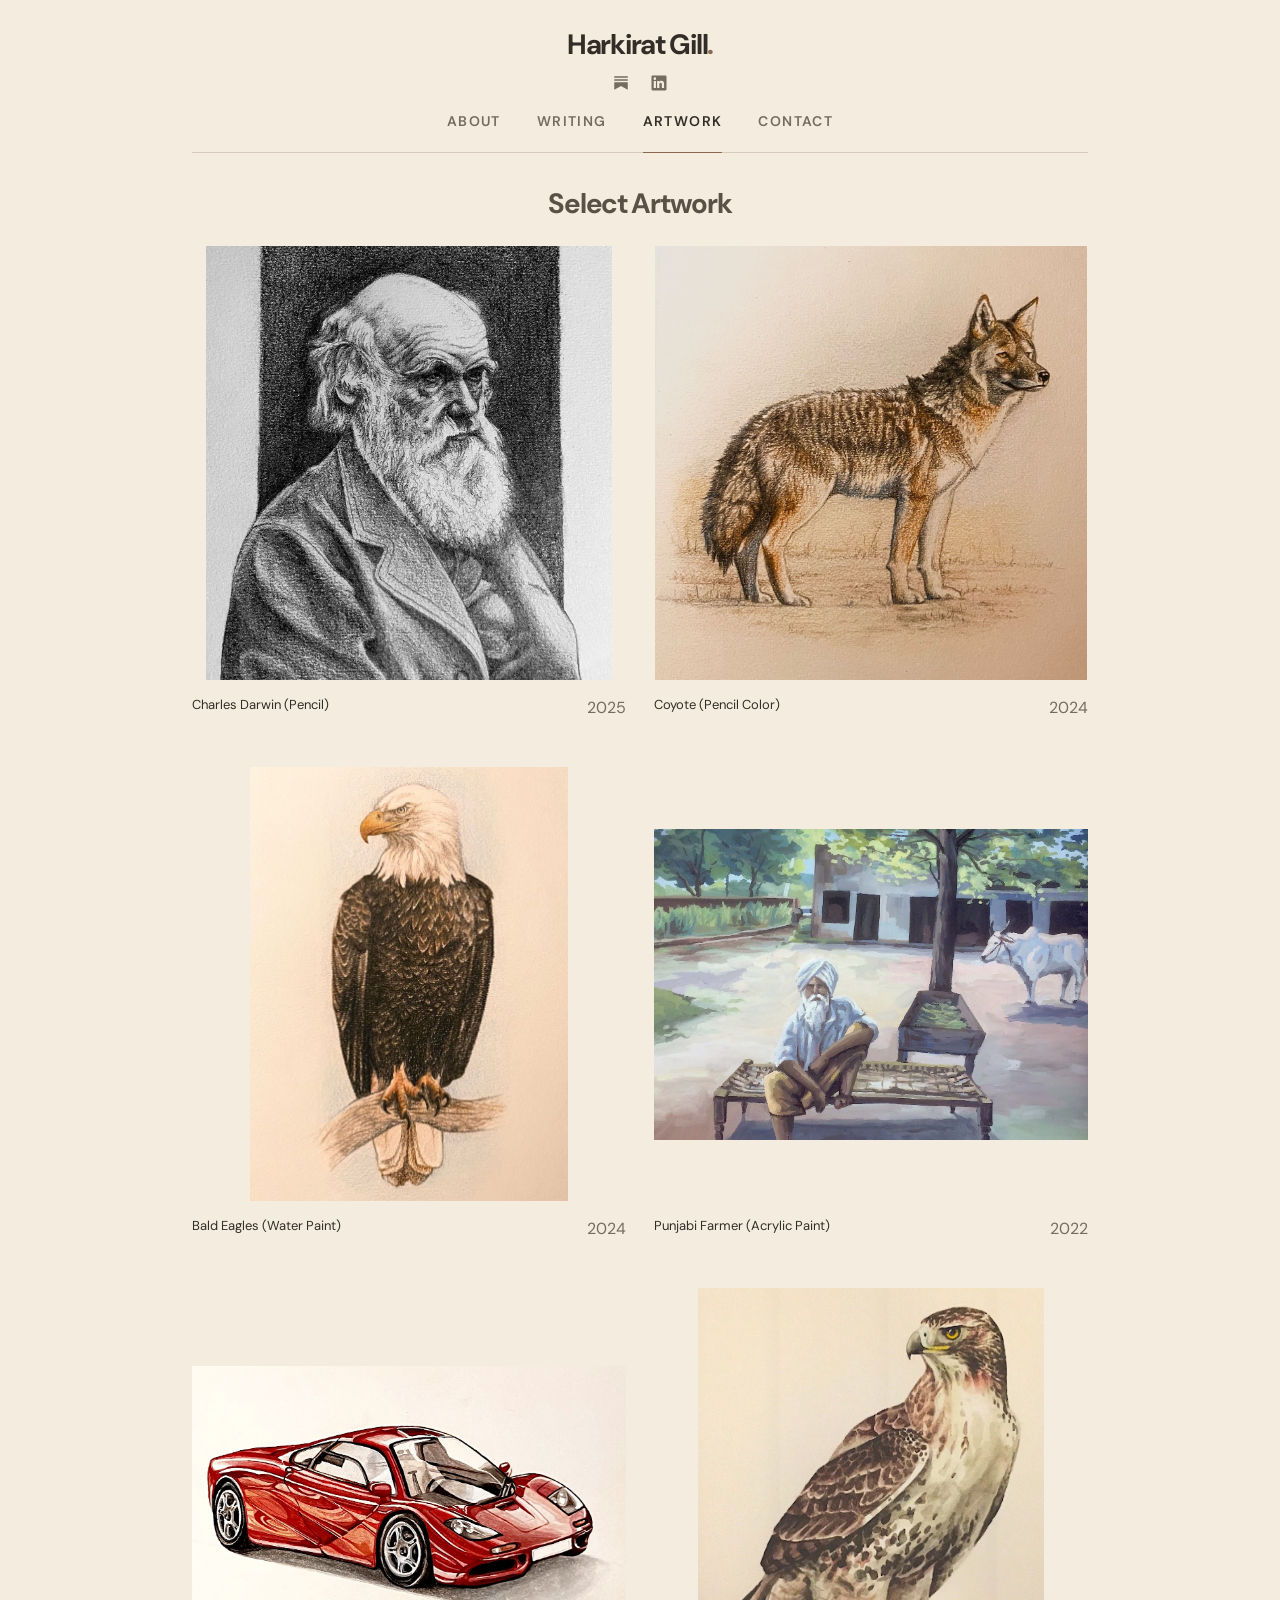
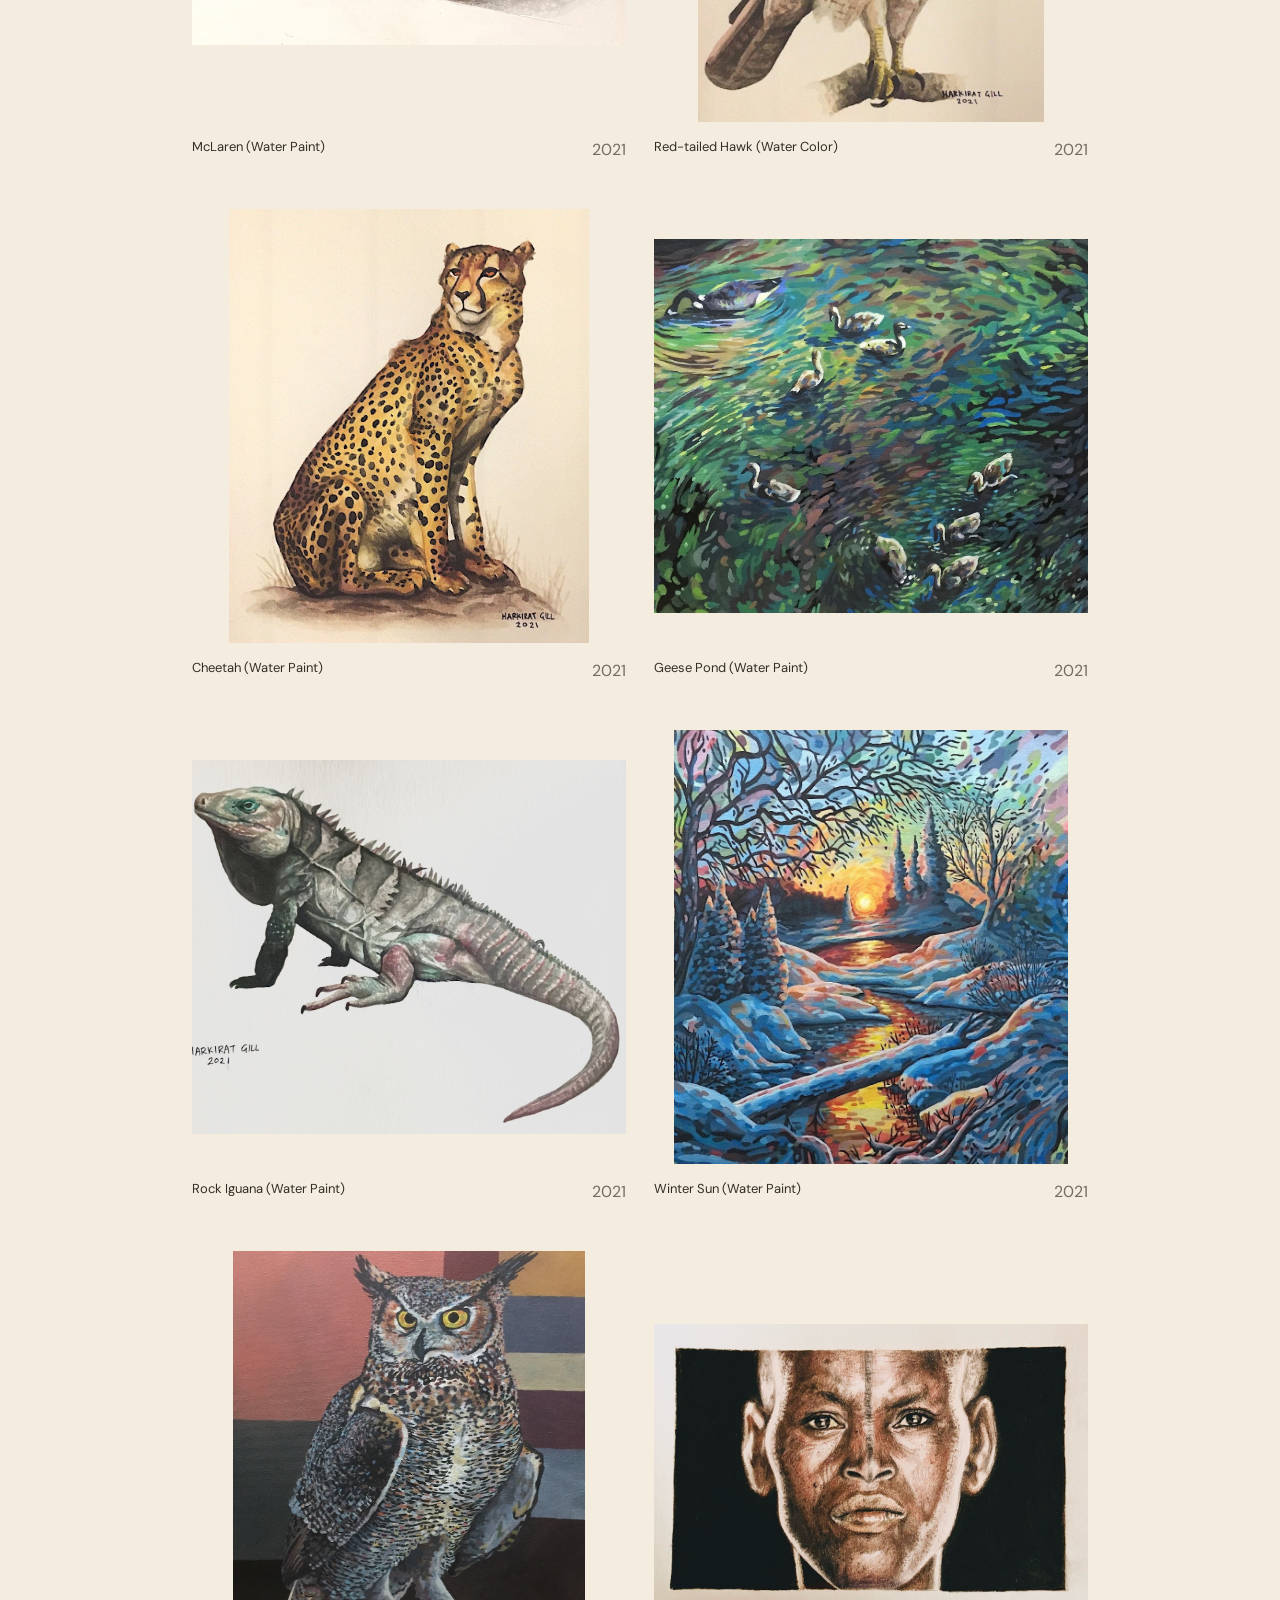
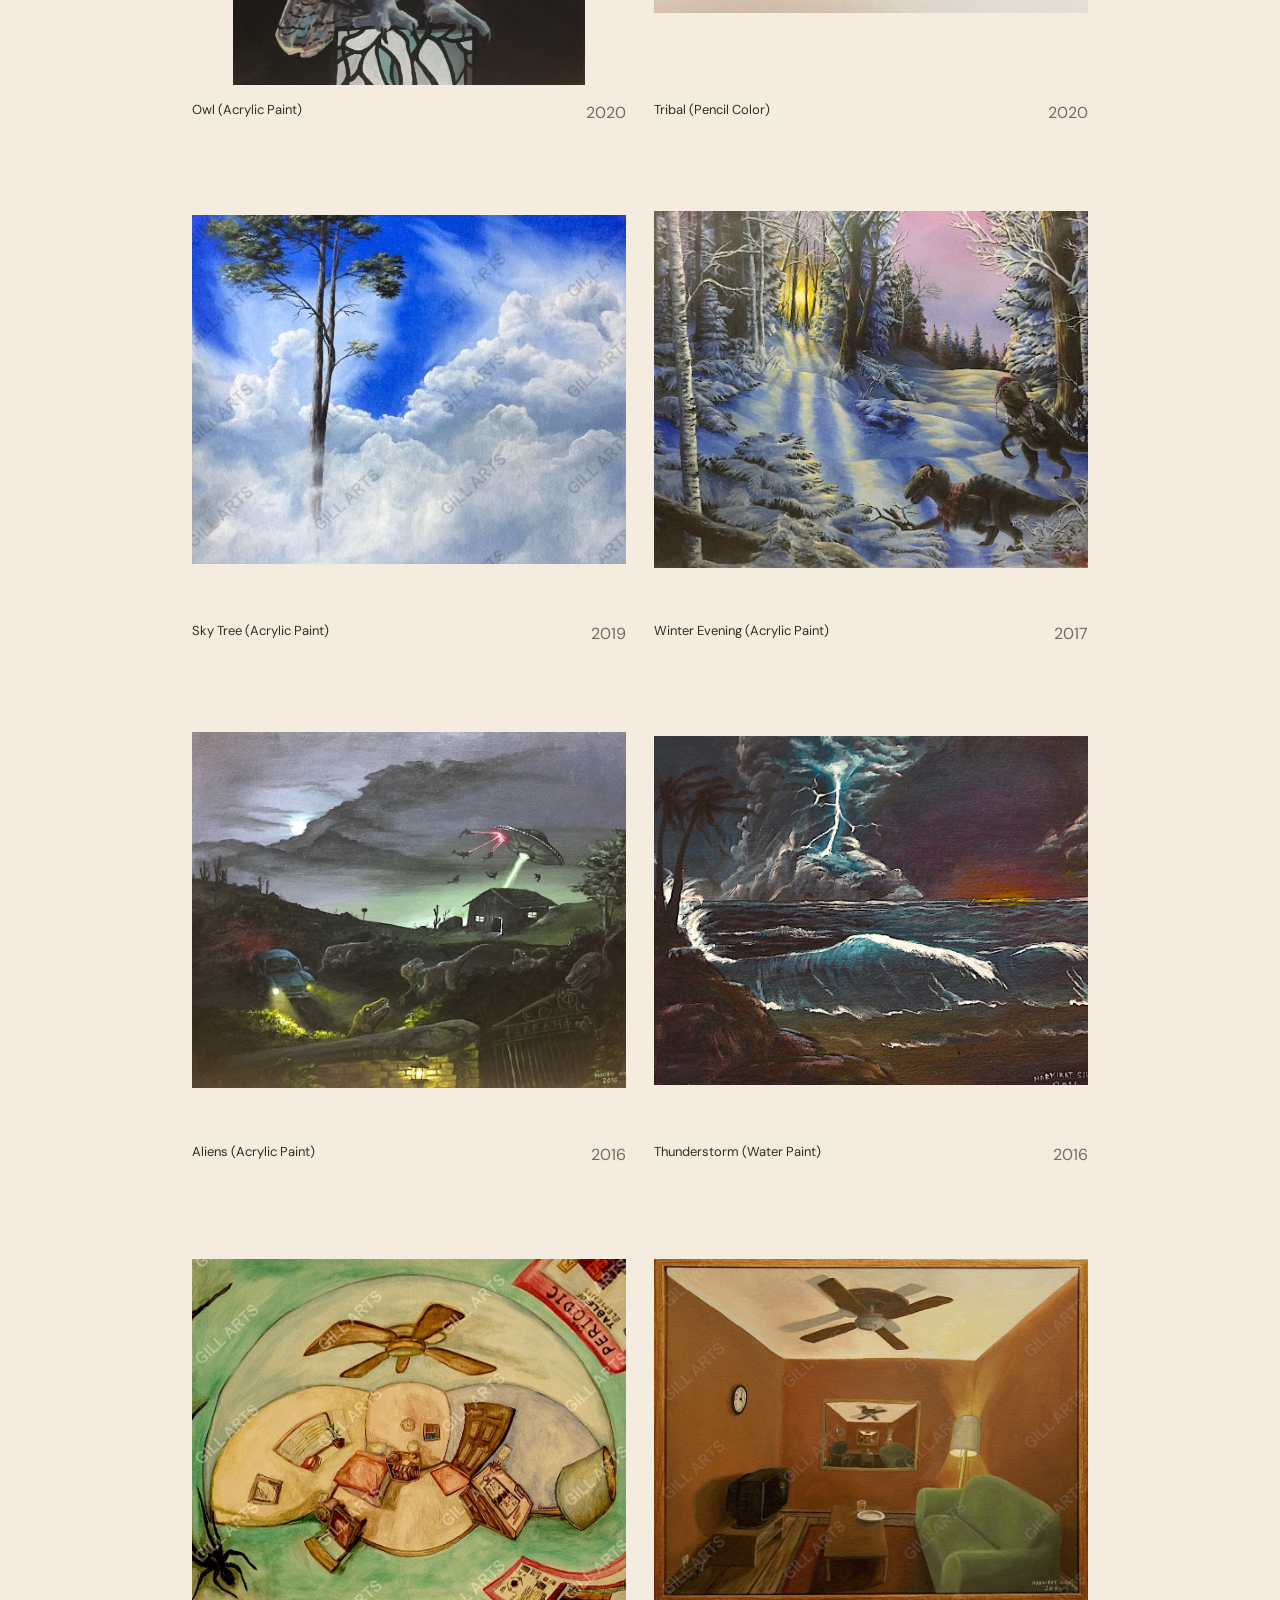
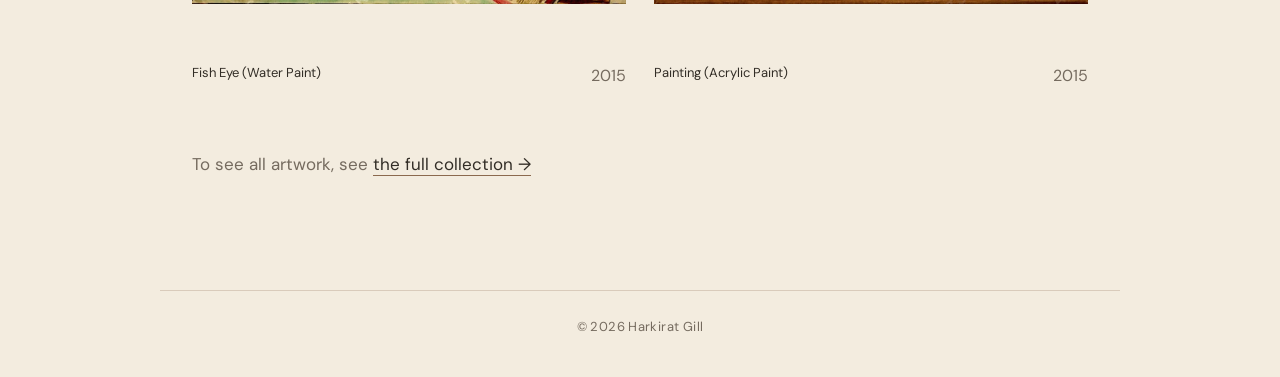
==== artwork/index.html @ c68ba9e0 "rework site 2026" ====
<!doctype html>
<html lang="en" data-page="artwork" data-root="../">
<head>
  <meta charset="utf-8"><meta name="viewport" content="width=device-width, initial-scale=1">
  <title>Artwork - Harkirat Gill</title>
  <link rel="stylesheet" href="../assets/style.css"><script src="../assets/site.js" defer></script>
  <script src="../assets/artwork.js" defer></script>
</head>
<body>
  <div id="header-mount"></div>
  <main class="page">
    <div class="page-heading artwork-heading"><h1>Select Artwork</h1></div>
    <div class="art-grid" id="art-grid">
      <figure class="art-card"><button class="art-open" type="button" data-title="Charles Darwin" aria-label="View Charles Darwin larger"><img src="../assets/charles_darwin_2025.jpg" alt="Charles Darwin" loading="lazy"></button><figcaption><span>Charles Darwin (Pencil)</span><span>2025</span></figcaption></figure>
      <figure class="art-card"><button class="art-open" type="button" data-title="Coyote" aria-label="View Coyote larger"><img src="../assets/coyote_2024.jpg" alt="Coyote" loading="lazy"></button><figcaption><span>Coyote (Pencil Color)</span><span>2024</span></figcaption></figure>
      <figure class="art-card"><button class="art-open" type="button" data-title="Bald Eagles" aria-label="View Bald Eagles larger"><img src="../assets/bald_eagles_2024.jpg" alt="Bald Eagles" loading="lazy"></button><figcaption><span>Bald Eagles (Water Paint)</span><span>2024</span></figcaption></figure>
      <figure class="art-card"><button class="art-open" type="button" data-title="Punjabi Farmer" aria-label="View Punjabi Farmer larger"><img src="../assets/punjabi_farmer_2022.jpg" alt="Punjabi Farmer" loading="lazy"></button><figcaption><span>Punjabi Farmer (Acrylic Paint)</span><span>2022</span></figcaption></figure>
      <figure class="art-card"><button class="art-open" type="button" data-title="McLaren" aria-label="View McLaren larger"><img src="../assets/mclaren_2021.jpg" alt="McLaren" loading="lazy"></button><figcaption><span>McLaren (Water Paint)</span><span>2021</span></figcaption></figure>
      <figure class="art-card"><button class="art-open" type="button" data-title="Red-tailed Hawk" aria-label="View Red-tailed Hawk larger"><img src="../assets/red_tailed_hawk_2021.jpg" alt="Red-tailed Hawk" loading="lazy"></button><figcaption><span>Red-tailed Hawk (Water Color)</span><span>2021</span></figcaption></figure>
      <figure class="art-card"><button class="art-open" type="button" data-title="Cheetah" aria-label="View Cheetah larger"><img src="../assets/cheetah_2021.jpg" alt="Cheetah" loading="lazy"></button><figcaption><span>Cheetah (Water Paint)</span><span>2021</span></figcaption></figure>
      <figure class="art-card"><button class="art-open" type="button" data-title="Geese Pond" aria-label="View Geese Pond larger"><img src="../assets/geese_pond_2021.jpg" alt="Geese Pond" loading="lazy"></button><figcaption><span>Geese Pond (Water Paint)</span><span>2021</span></figcaption></figure>
      <figure class="art-card"><button class="art-open" type="button" data-title="Rock Iguana" aria-label="View Rock Iguana larger"><img src="../assets/rock_iguana_2021.jpg" alt="Rock Iguana" loading="lazy"></button><figcaption><span>Rock Iguana (Water Paint)</span><span>2021</span></figcaption></figure>
      <figure class="art-card"><button class="art-open" type="button" data-title="Winter Sun" aria-label="View Winter Sun larger"><img src="../assets/winter_sun_2021.jpg" alt="Winter Sun" loading="lazy"></button><figcaption><span>Winter Sun (Water Paint)</span><span>2021</span></figcaption></figure>
      <figure class="art-card"><button class="art-open" type="button" data-title="Owl" aria-label="View Owl larger"><img src="../assets/owl_2020.jpg" alt="Owl" loading="lazy"></button><figcaption><span>Owl (Acrylic Paint)</span><span>2020</span></figcaption></figure>
      <figure class="art-card"><button class="art-open" type="button" data-title="Tribal" aria-label="View Tribal larger"><img src="../assets/tribal_2020.jpg" alt="Tribal" loading="lazy"></button><figcaption><span>Tribal (Pencil Color)</span><span>2020</span></figcaption></figure>
      <figure class="art-card"><button class="art-open" type="button" data-title="Sky Tree" aria-label="View Sky Tree larger"><img src="../assets/sky_tree_2019.jpg" alt="Sky Tree" loading="lazy"></button><figcaption><span>Sky Tree (Acrylic Paint)</span><span>2019</span></figcaption></figure>
      <figure class="art-card"><button class="art-open" type="button" data-title="Winter Evening" aria-label="View Winter Evening larger"><img src="../assets/winter_evening_2017.jpg" alt="Winter Evening" loading="lazy"></button><figcaption><span>Winter Evening (Acrylic Paint)</span><span>2017</span></figcaption></figure>
      <figure class="art-card"><button class="art-open" type="button" data-title="Aliens" aria-label="View Aliens larger"><img src="../assets/aliens_2016.jpg" alt="Aliens" loading="lazy"></button><figcaption><span>Aliens (Acrylic Paint)</span><span>2016</span></figcaption></figure>
      <figure class="art-card"><button class="art-open" type="button" data-title="Thunderstorm" aria-label="View Thunderstorm larger"><img src="../assets/thunderstorm_2016.jpg" alt="Thunderstorm" loading="lazy"></button><figcaption><span>Thunderstorm (Water Paint)</span><span>2016</span></figcaption></figure>
      <figure class="art-card"><button class="art-open" type="button" data-title="Fish Eye" aria-label="View Fish Eye larger"><img src="../assets/fish_eye_2015.jpg" alt="Fish Eye" loading="lazy"></button><figcaption><span>Fish Eye (Water Paint)</span><span>2015</span></figcaption></figure>
      <figure class="art-card"><button class="art-open" type="button" data-title="Painting" aria-label="View Painting larger"><img src="../assets/painting_2015.jpg" alt="Painting" loading="lazy"></button><figcaption><span>Painting (Acrylic Paint)</span><span>2015</span></figcaption></figure>
    </div>
    <p class="artwork-more">To see all artwork, see <a href="https://sites.google.com/view/gillarts/home" target="_blank" rel="noopener noreferrer">the full collection →</a></p>
  </main>
  <dialog class="modal" aria-label="Artwork viewer"><div class="modal-inner"><img id="modal-image" alt=""><div class="modal-bottom"><span id="modal-title"></span><button class="modal-close" type="button" aria-label="Close artwork viewer">×</button></div></div></dialog>
  <footer class="site-footer"><span>© <span data-current-year></span> Harkirat Gill</span></footer>
</body>
</html>
---- assets/style.css ----
@import url('https://fonts.googleapis.com/css2?family=DM+Sans:wght@400;500;600;700&display=swap');

:root{color-scheme:light;--paper:#f3ecdf;--ink:#322d26;--muted:#756b5f;--line:#d9cbbb;--accent:#8b694e;--card:#e8dac7}
*{box-sizing:border-box}
html{scroll-behavior:smooth}
body{margin:0;background:var(--paper);background-image:radial-gradient(#9d806016 .5px,transparent .5px);background-size:6px 6px;color:var(--ink);font:15px/1.75 'DM Sans',Arial,sans-serif;-webkit-font-smoothing:antialiased}
a{color:inherit;text-decoration:none}
button{font:inherit}
::selection{background:#e4c9a7}
.site-header{max-width:960px;margin:0 auto;padding:28px 32px 0;text-align:center}
.site-name{font:700 28px/1.2 'DM Sans',Arial,sans-serif;letter-spacing:-.045em}
.name-dot{color:var(--accent)}
.social-links{display:flex;justify-content:center;gap:20px;margin-top:12px}
.social-links a{display:inline-flex;color:var(--muted);transition:color .2s}
.social-links a:hover{color:var(--accent)}
.social-links svg{width:18px;height:18px}
.site-nav{display:flex;justify-content:center;gap:36px;margin-top:17px;padding-bottom:17px;border-bottom:1px solid var(--line)}
.site-nav a{color:var(--muted);font-size:14px;font-weight:600;letter-spacing:.1em;text-transform:uppercase;transition:color .2s}
.site-nav a:hover,.site-nav a[aria-current]{color:var(--ink)}
.site-nav a[aria-current]::after{content:'';display:block;width:100%;height:1px;background:var(--accent);position:relative;top:18px}
.page{max-width:960px;margin:0 auto;padding:0 32px 110px}
.home-intro{max-width:760px;margin:76px auto 72px}
.eyebrow{margin:0 0 23px;color:var(--accent);font-size:13px;font-weight:600;letter-spacing:.18em;text-transform:uppercase}
.intro-copy{margin:0;font:400 clamp(25px,3.5vw,41px)/1.42 'DM Sans',Arial,sans-serif;letter-spacing:-.045em}
.intro-copy em{color:var(--accent);font-weight:400}
.profile-grid{display:grid;grid-template-columns:repeat(2,minmax(0,1fr));gap:20px}
.profile-card{padding:8px 0;background:transparent}
.profile-card h2,.research-projects h2{margin:0 0 12px;font-size:20px;font-weight:600;line-height:1.4;letter-spacing:-.035em}
.profile-card p{margin:0;color:var(--muted);font-size:17px;line-height:1.7}
.research-projects{margin-top:78px}
.project-list{list-style:none;margin:22px 0 0;padding:0}
.project-list li{display:flex;justify-content:space-between;align-items:flex-start;gap:24px;padding:18px 0;border-top:1px solid var(--line)}
.project-list strong,.project-list span{display:block}
.project-list strong{font-size:14px;font-weight:600}
.project-list span{margin-top:4px;color:var(--muted);font-size:16px}
.project-list .project-heading strong,.project-list .project-heading span{display:inline}
.project-list .project-heading span{margin:0;font-size:14px}
.project-list a{flex:none;color:var(--accent);padding:3px;transition:color .2s}
.project-list a:hover{color:var(--ink)}
.project-list svg{display:block;width:18px;height:18px}
.entry{display:grid;grid-template-columns:1fr auto;gap:20px;padding:0 0 25px;margin-bottom:25px;border-bottom:1px solid var(--line)}
.entry:last-child{border:0;margin-bottom:0;padding-bottom:0}
.entry h3{margin:0 0 5px;font-size:15px;font-weight:600;line-height:1.5}
.entry p{margin:0;color:var(--muted);font-size:16px;line-height:1.7}
.entry time{color:var(--muted);font-size:14px;white-space:nowrap}
.page-heading{max-width:720px;margin:92px 0 58px}
.artwork-heading{max-width:none;margin:34px 0 26px;text-align:center}
.page-heading.artwork-heading h1{margin:0}
.page-heading h1{margin:0 0 19px;color:#5a5046;font:700 28px/1.2 'DM Sans',Arial,sans-serif;letter-spacing:-.045em}
.page-heading p:last-child{max-width:590px;margin:0;color:var(--muted);font-size:18px;line-height:1.8}
.contact-page{min-height:65vh}
.contact-heading{max-width:none;margin:34px 0 26px;text-align:center}
.page-heading.contact-heading h1{margin:0}
.contact-panel{max-width:650px;margin:0 auto;padding:36px 40px;background:#423a32;color:var(--paper);border-radius:4px}
.home-contact{margin-top:68px}
.contact-panel h2{margin:0 0 22px;font-size:20px;font-weight:600}
.contact-form{display:grid;gap:10px}
.contact-form label{font-size:14px;font-weight:600}
.contact-form input,.contact-form textarea{width:100%;padding:13px 15px;border:1px solid #b4a391;border-radius:3px;background:#f7f0e5;color:var(--ink);font:16px/1.5 'DM Sans',Arial,sans-serif;outline:none}
.contact-form input:focus,.contact-form textarea:focus{border-color:#d9b78d;box-shadow:0 0 0 2px #d9b78d55}
.contact-form textarea{resize:vertical;margin-bottom:8px}
.contact-form button{justify-self:start;padding:10px 22px;border:1px solid #e8d6bf;border-radius:3px;background:#e8d6bf;color:var(--ink);cursor:pointer;font-weight:600}
.contact-form button:hover{background:var(--paper);border-color:var(--paper)}
.form-hint{margin:2px 0 0;color:#e0cbb3;font-size:14px}
.art-grid{display:grid;grid-template-columns:repeat(2,minmax(0,1fr));gap:45px 28px}
.art-card{margin:0}
.art-open{display:block;width:100%;aspect-ratio:1;padding:0;border:0;background:transparent;cursor:zoom-in;overflow:hidden}
.art-open img{display:block;width:100%;height:100%;object-fit:contain;transition:transform .35s ease}
.art-open:hover img{transform:scale(1.035)}
.art-card figcaption{display:flex;justify-content:space-between;gap:16px;margin-top:14px;font-size:13px}
.art-card figcaption span+span{color:var(--muted);font-size:16px}
.artwork-more{margin:60px 0 0;color:var(--muted);font-size:17px}
.artwork-more a{color:var(--ink);text-decoration:underline;text-decoration-color:var(--accent);text-underline-offset:5px}
.site-footer{max-width:960px;margin:0 auto;padding:25px 32px 38px;border-top:1px solid var(--line);text-align:center;color:var(--muted);font-size:13px;letter-spacing:.03em}
.modal{border:0;padding:0;max-width:min(1050px,calc(100vw - 40px));max-height:calc(100vh - 40px);background:var(--paper);color:var(--ink);box-shadow:0 20px 90px #151c1690}
.modal::backdrop{background:#20251fdb;backdrop-filter:blur(5px)}
.modal-inner{padding:18px}
.modal img{display:block;max-width:100%;max-height:calc(100vh - 130px);margin:auto;object-fit:contain}
.modal-bottom{display:flex;justify-content:space-between;align-items:center;gap:20px;padding:15px 4px 2px;font-size:13px}
.modal-close{border:0;background:transparent;color:var(--ink);cursor:pointer;font-size:25px;line-height:1;padding:0 5px}
@media(max-width:650px){.site-header{padding-top:24px}.site-nav{gap:16px}.page{padding:0 24px 75px}.home-intro{margin:58px 0}.profile-grid{grid-template-columns:1fr;gap:14px}.profile-card{padding:8px 0}.research-projects{margin-top:58px}.page-heading{margin:72px 0 40px}.artwork-heading,.contact-heading{margin:26px 0 22px}.contact-panel{padding:28px 24px}.home-contact{margin-top:50px}.art-grid{grid-template-columns:1fr;gap:36px}.site-footer{margin:0 24px;padding-left:0;padding-right:0}}
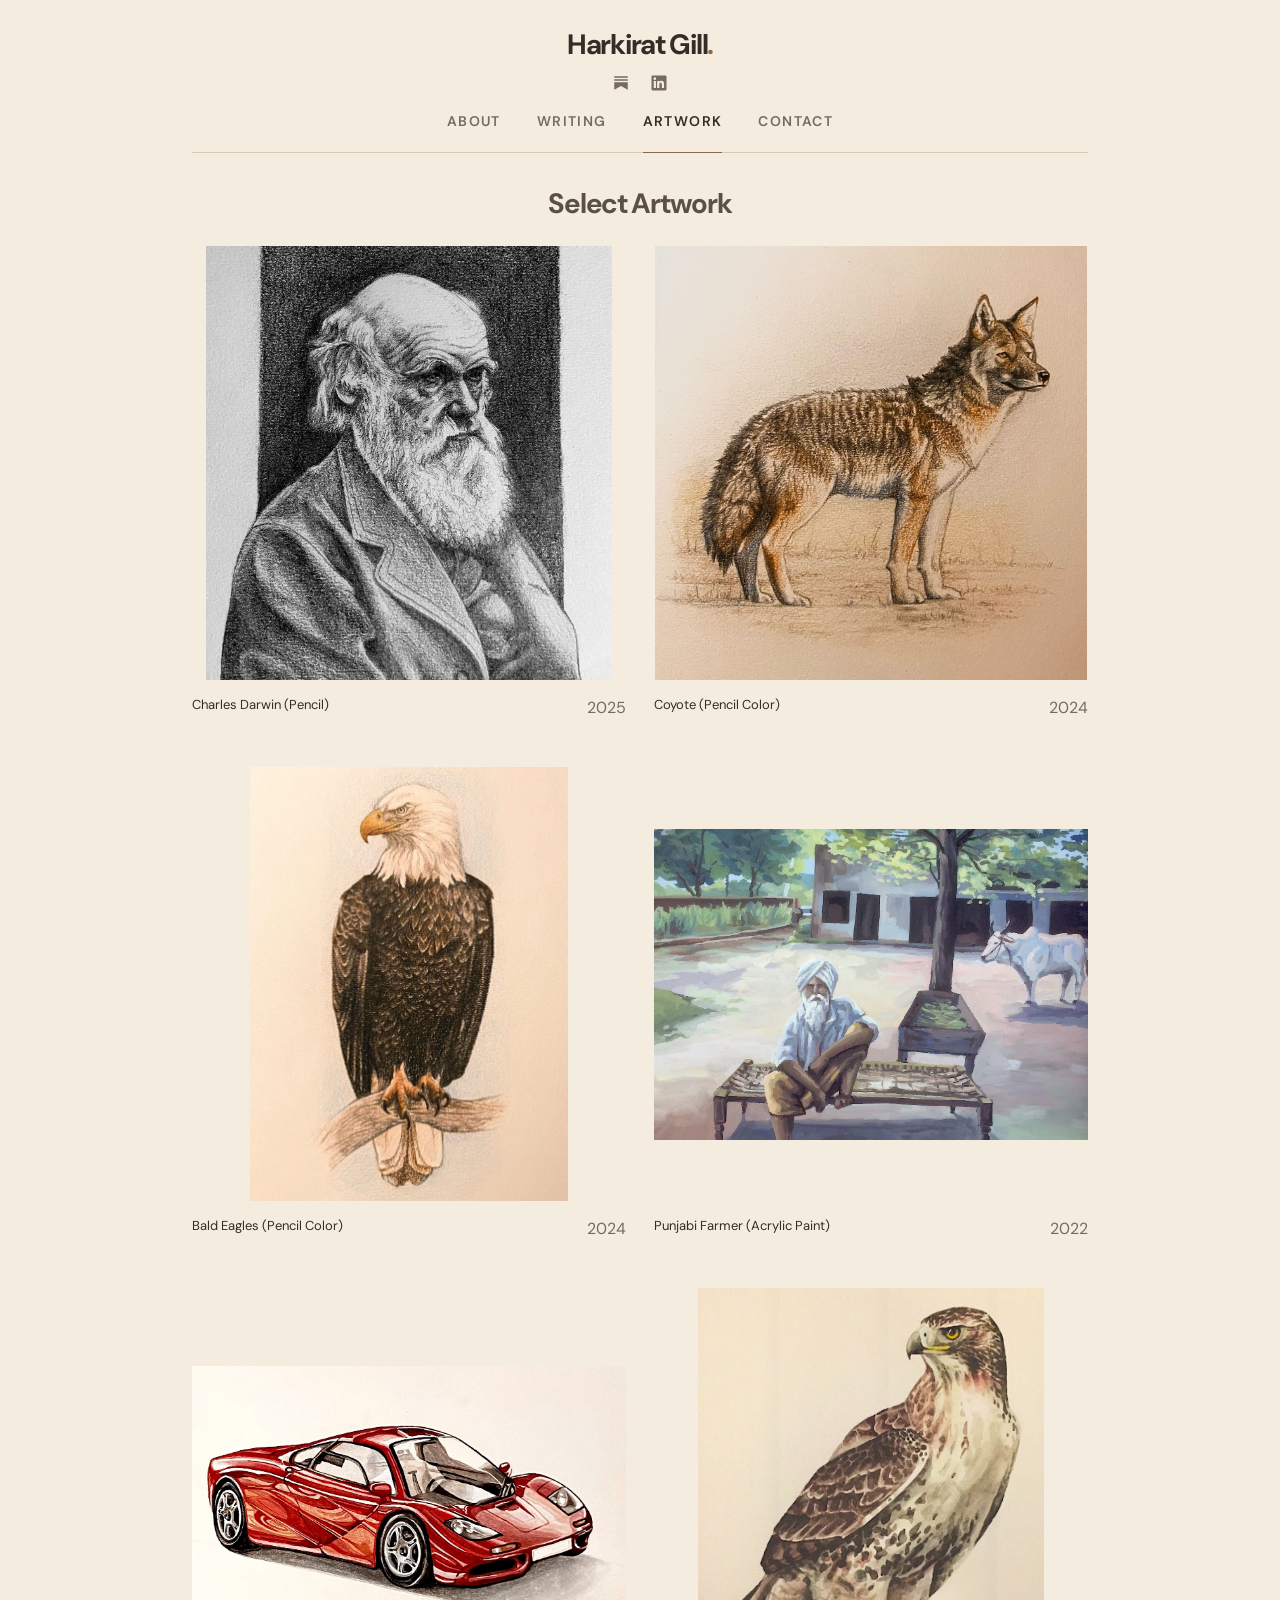
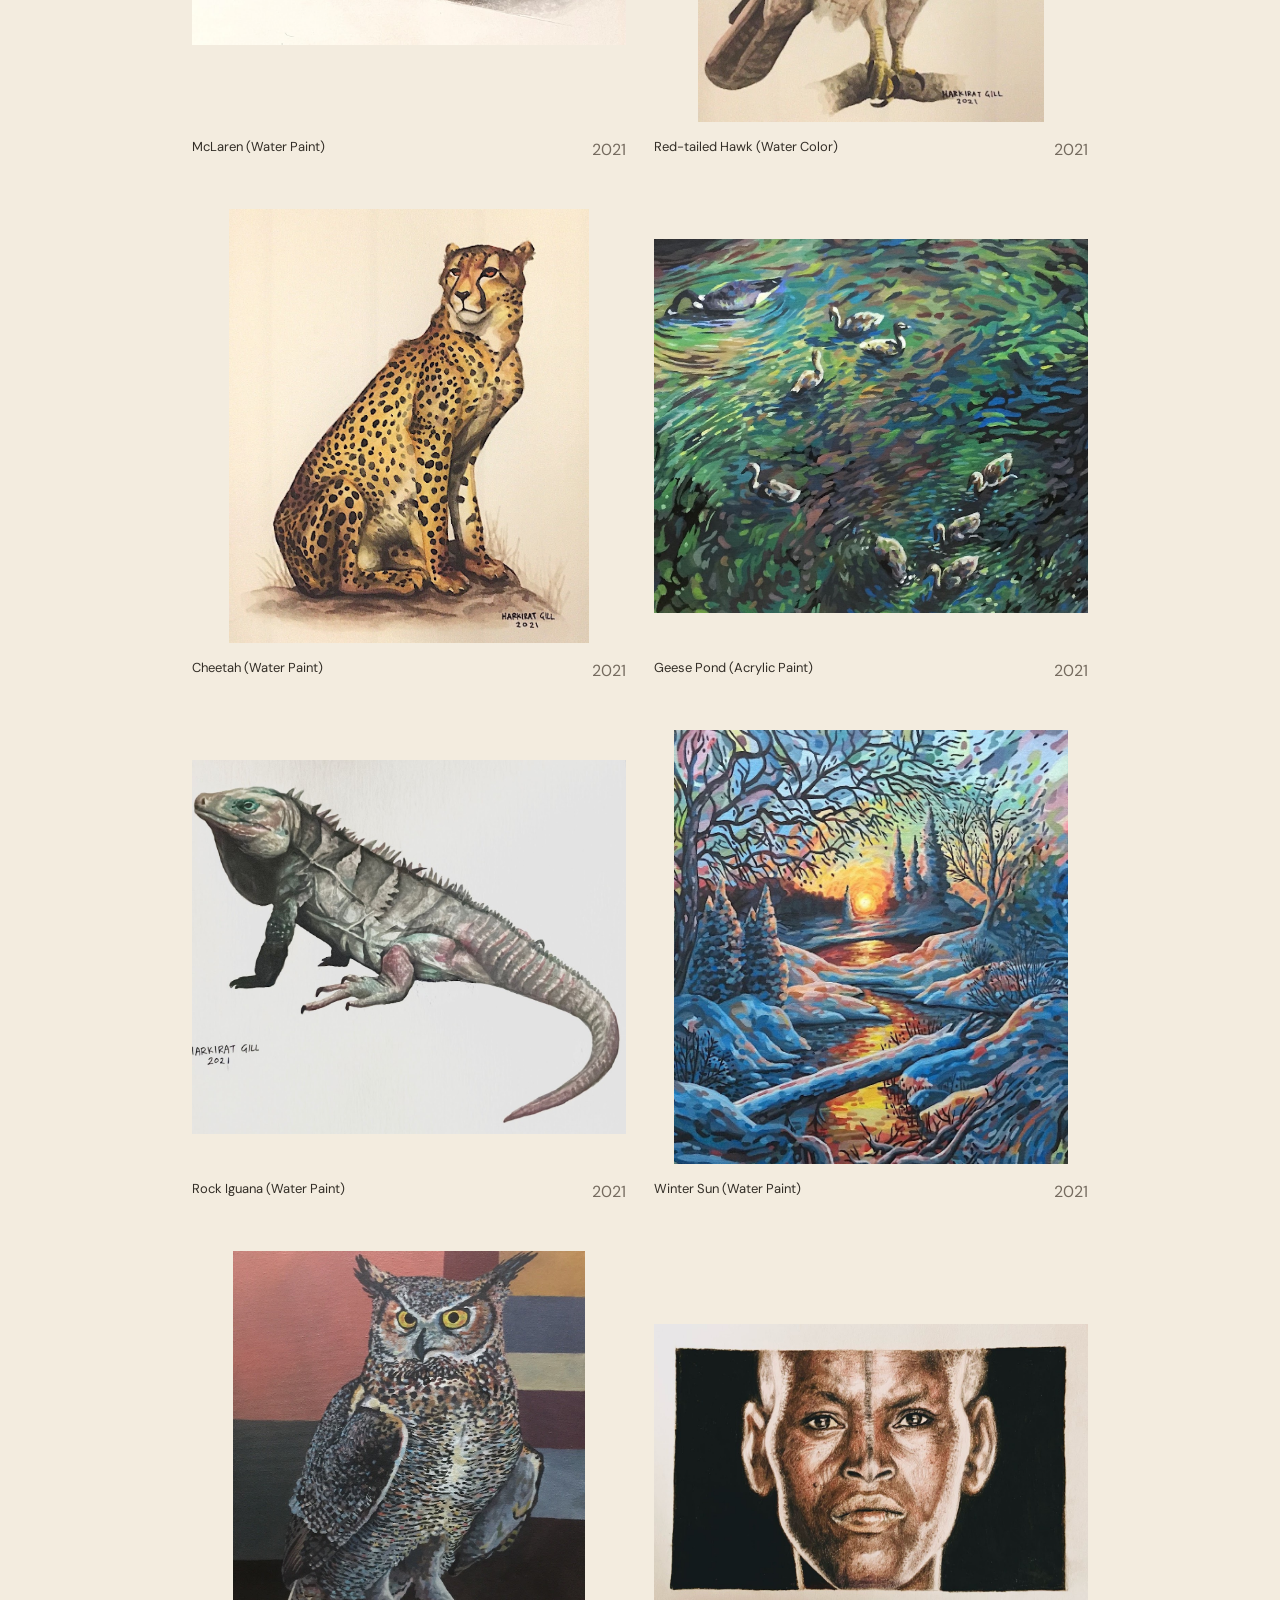
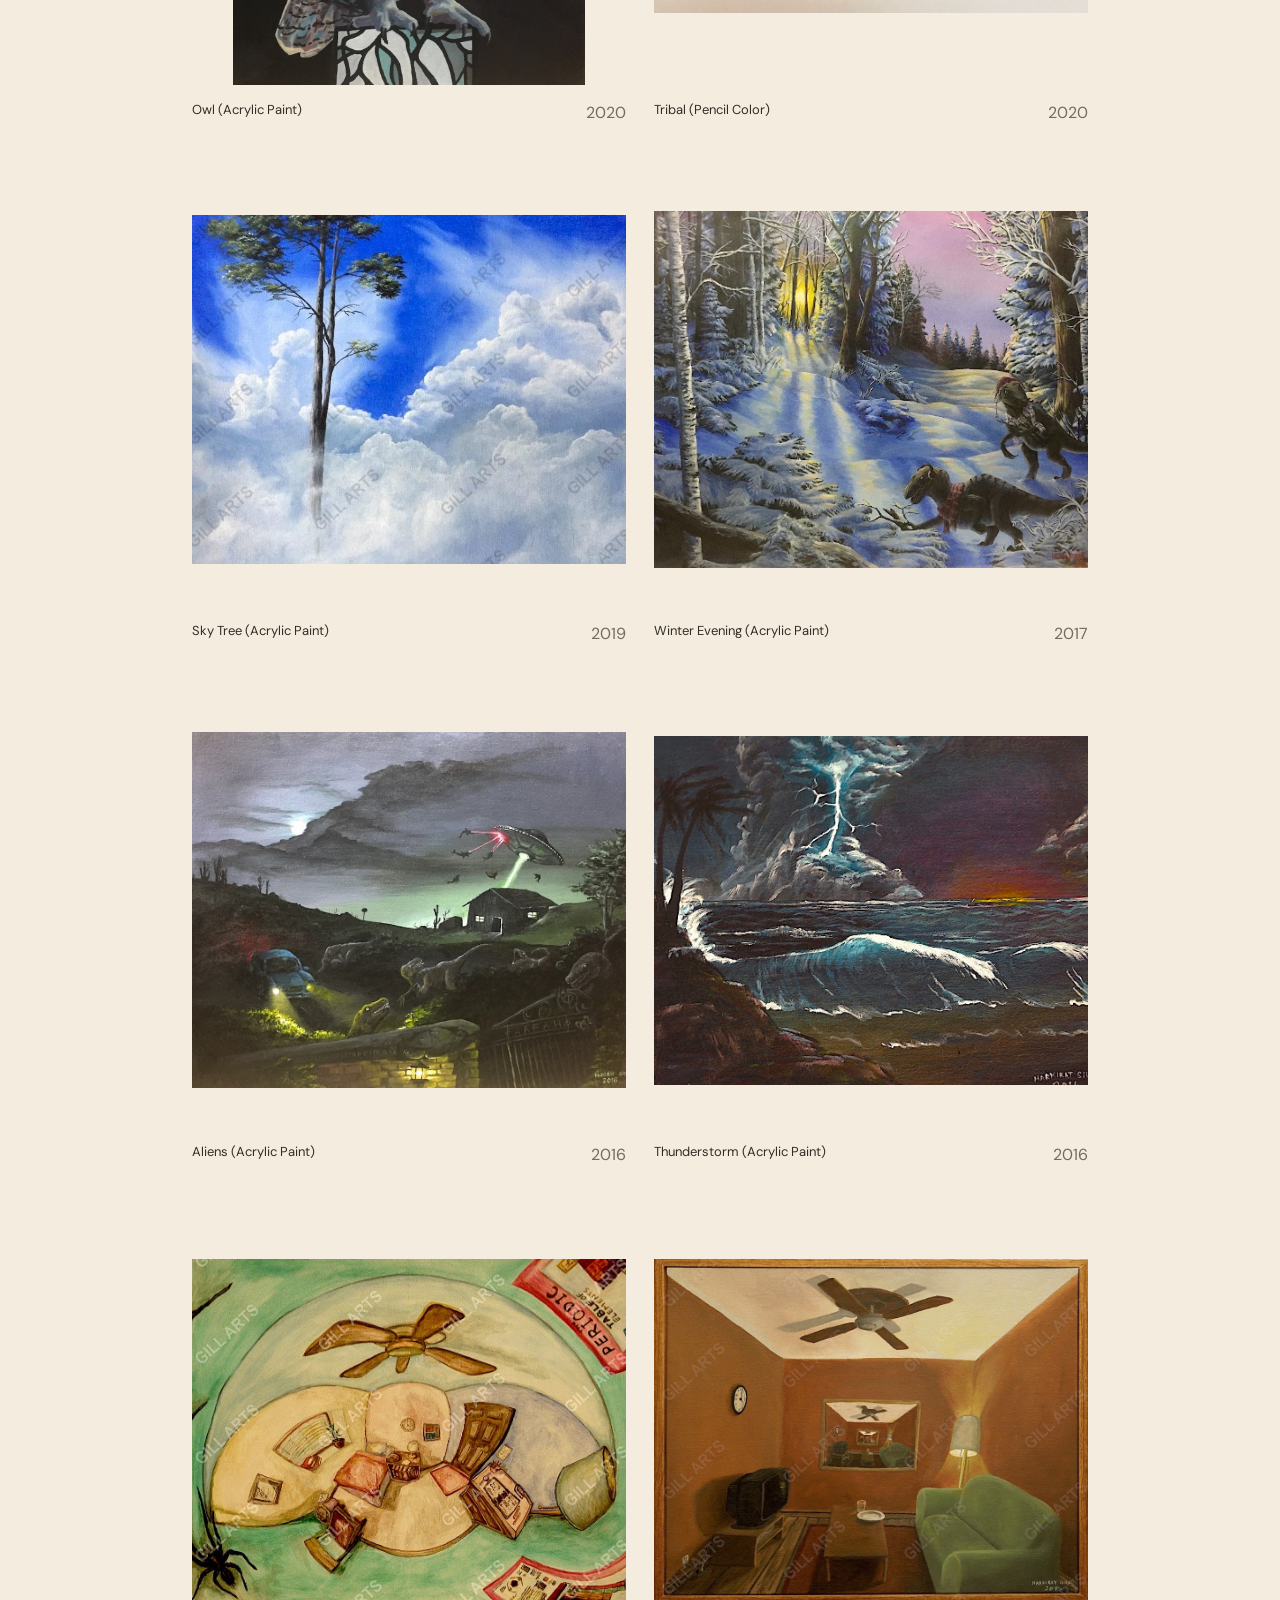
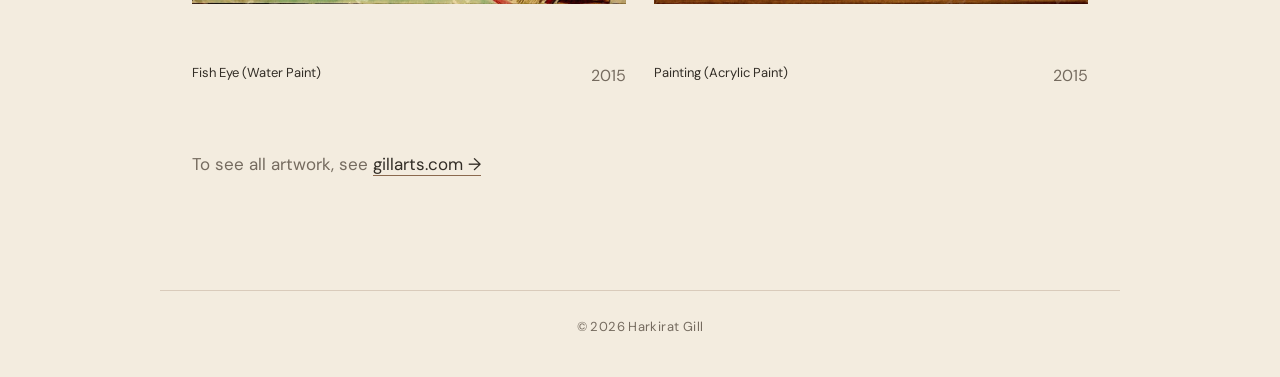
==== commit 154b06ec: "updated art page" ====
--- a/artwork/index.html
+++ b/artwork/index.html
@@ -13,12 +13,12 @@
     <div class="art-grid" id="art-grid">
       <figure class="art-card"><button class="art-open" type="button" data-title="Charles Darwin" aria-label="View Charles Darwin larger"><img src="../assets/charles_darwin_2025.jpg" alt="Charles Darwin" loading="lazy"></button><figcaption><span>Charles Darwin (Pencil)</span><span>2025</span></figcaption></figure>
       <figure class="art-card"><button class="art-open" type="button" data-title="Coyote" aria-label="View Coyote larger"><img src="../assets/coyote_2024.jpg" alt="Coyote" loading="lazy"></button><figcaption><span>Coyote (Pencil Color)</span><span>2024</span></figcaption></figure>
-      <figure class="art-card"><button class="art-open" type="button" data-title="Bald Eagles" aria-label="View Bald Eagles larger"><img src="../assets/bald_eagles_2024.jpg" alt="Bald Eagles" loading="lazy"></button><figcaption><span>Bald Eagles (Water Paint)</span><span>2024</span></figcaption></figure>
+      <figure class="art-card"><button class="art-open" type="button" data-title="Bald Eagles" aria-label="View Bald Eagles larger"><img src="../assets/bald_eagles_2024.jpg" alt="Bald Eagles" loading="lazy"></button><figcaption><span>Bald Eagles (Pencil Color)</span><span>2024</span></figcaption></figure>
       <figure class="art-card"><button class="art-open" type="button" data-title="Punjabi Farmer" aria-label="View Punjabi Farmer larger"><img src="../assets/punjabi_farmer_2022.jpg" alt="Punjabi Farmer" loading="lazy"></button><figcaption><span>Punjabi Farmer (Acrylic Paint)</span><span>2022</span></figcaption></figure>
       <figure class="art-card"><button class="art-open" type="button" data-title="McLaren" aria-label="View McLaren larger"><img src="../assets/mclaren_2021.jpg" alt="McLaren" loading="lazy"></button><figcaption><span>McLaren (Water Paint)</span><span>2021</span></figcaption></figure>
       <figure class="art-card"><button class="art-open" type="button" data-title="Red-tailed Hawk" aria-label="View Red-tailed Hawk larger"><img src="../assets/red_tailed_hawk_2021.jpg" alt="Red-tailed Hawk" loading="lazy"></button><figcaption><span>Red-tailed Hawk (Water Color)</span><span>2021</span></figcaption></figure>
       <figure class="art-card"><button class="art-open" type="button" data-title="Cheetah" aria-label="View Cheetah larger"><img src="../assets/cheetah_2021.jpg" alt="Cheetah" loading="lazy"></button><figcaption><span>Cheetah (Water Paint)</span><span>2021</span></figcaption></figure>
-      <figure class="art-card"><button class="art-open" type="button" data-title="Geese Pond" aria-label="View Geese Pond larger"><img src="../assets/geese_pond_2021.jpg" alt="Geese Pond" loading="lazy"></button><figcaption><span>Geese Pond (Water Paint)</span><span>2021</span></figcaption></figure>
+      <figure class="art-card"><button class="art-open" type="button" data-title="Geese Pond" aria-label="View Geese Pond larger"><img src="../assets/geese_pond_2021.jpg" alt="Geese Pond" loading="lazy"></button><figcaption><span>Geese Pond (Acrylic Paint)</span><span>2021</span></figcaption></figure>
       <figure class="art-card"><button class="art-open" type="button" data-title="Rock Iguana" aria-label="View Rock Iguana larger"><img src="../assets/rock_iguana_2021.jpg" alt="Rock Iguana" loading="lazy"></button><figcaption><span>Rock Iguana (Water Paint)</span><span>2021</span></figcaption></figure>
       <figure class="art-card"><button class="art-open" type="button" data-title="Winter Sun" aria-label="View Winter Sun larger"><img src="../assets/winter_sun_2021.jpg" alt="Winter Sun" loading="lazy"></button><figcaption><span>Winter Sun (Water Paint)</span><span>2021</span></figcaption></figure>
       <figure class="art-card"><button class="art-open" type="button" data-title="Owl" aria-label="View Owl larger"><img src="../assets/owl_2020.jpg" alt="Owl" loading="lazy"></button><figcaption><span>Owl (Acrylic Paint)</span><span>2020</span></figcaption></figure>
@@ -26,11 +26,11 @@
       <figure class="art-card"><button class="art-open" type="button" data-title="Sky Tree" aria-label="View Sky Tree larger"><img src="../assets/sky_tree_2019.jpg" alt="Sky Tree" loading="lazy"></button><figcaption><span>Sky Tree (Acrylic Paint)</span><span>2019</span></figcaption></figure>
       <figure class="art-card"><button class="art-open" type="button" data-title="Winter Evening" aria-label="View Winter Evening larger"><img src="../assets/winter_evening_2017.jpg" alt="Winter Evening" loading="lazy"></button><figcaption><span>Winter Evening (Acrylic Paint)</span><span>2017</span></figcaption></figure>
       <figure class="art-card"><button class="art-open" type="button" data-title="Aliens" aria-label="View Aliens larger"><img src="../assets/aliens_2016.jpg" alt="Aliens" loading="lazy"></button><figcaption><span>Aliens (Acrylic Paint)</span><span>2016</span></figcaption></figure>
-      <figure class="art-card"><button class="art-open" type="button" data-title="Thunderstorm" aria-label="View Thunderstorm larger"><img src="../assets/thunderstorm_2016.jpg" alt="Thunderstorm" loading="lazy"></button><figcaption><span>Thunderstorm (Water Paint)</span><span>2016</span></figcaption></figure>
+      <figure class="art-card"><button class="art-open" type="button" data-title="Thunderstorm" aria-label="View Thunderstorm larger"><img src="../assets/thunderstorm_2016.jpg" alt="Thunderstorm" loading="lazy"></button><figcaption><span>Thunderstorm (Acrylic Paint)</span><span>2016</span></figcaption></figure>
       <figure class="art-card"><button class="art-open" type="button" data-title="Fish Eye" aria-label="View Fish Eye larger"><img src="../assets/fish_eye_2015.jpg" alt="Fish Eye" loading="lazy"></button><figcaption><span>Fish Eye (Water Paint)</span><span>2015</span></figcaption></figure>
       <figure class="art-card"><button class="art-open" type="button" data-title="Painting" aria-label="View Painting larger"><img src="../assets/painting_2015.jpg" alt="Painting" loading="lazy"></button><figcaption><span>Painting (Acrylic Paint)</span><span>2015</span></figcaption></figure>
     </div>
-    <p class="artwork-more">To see all artwork, see <a href="https://sites.google.com/view/gillarts/home" target="_blank" rel="noopener noreferrer">the full collection →</a></p>
+    <p class="artwork-more">To see all artwork, see <a href="https://sites.google.com/view/gillarts/home" target="_blank" rel="noopener noreferrer">gillarts.com →</a></p>
   </main>
   <dialog class="modal" aria-label="Artwork viewer"><div class="modal-inner"><img id="modal-image" alt=""><div class="modal-bottom"><span id="modal-title"></span><button class="modal-close" type="button" aria-label="Close artwork viewer">×</button></div></div></dialog>
   <footer class="site-footer"><span>© <span data-current-year></span> Harkirat Gill</span></footer>
--- a/assets/style.css
+++ b/assets/style.css
@@ -23,7 +23,7 @@
 .eyebrow{margin:0 0 23px;color:var(--accent);font-size:13px;font-weight:600;letter-spacing:.18em;text-transform:uppercase}
 .intro-copy{margin:0;font:400 clamp(25px,3.5vw,41px)/1.42 'DM Sans',Arial,sans-serif;letter-spacing:-.045em}
 .intro-copy em{color:var(--accent);font-weight:400}
-.profile-grid{display:grid;grid-template-columns:repeat(2,minmax(0,1fr));gap:20px}
+.profile-grid{display:grid;grid-template-columns:repeat(auto-fit,minmax(250px,1fr));gap:20px}
 .profile-card{padding:8px 0;background:transparent}
 .profile-card h2,.research-projects h2{margin:0 0 12px;font-size:20px;font-weight:600;line-height:1.4;letter-spacing:-.035em}
 .profile-card p{margin:0;color:var(--muted);font-size:17px;line-height:1.7}
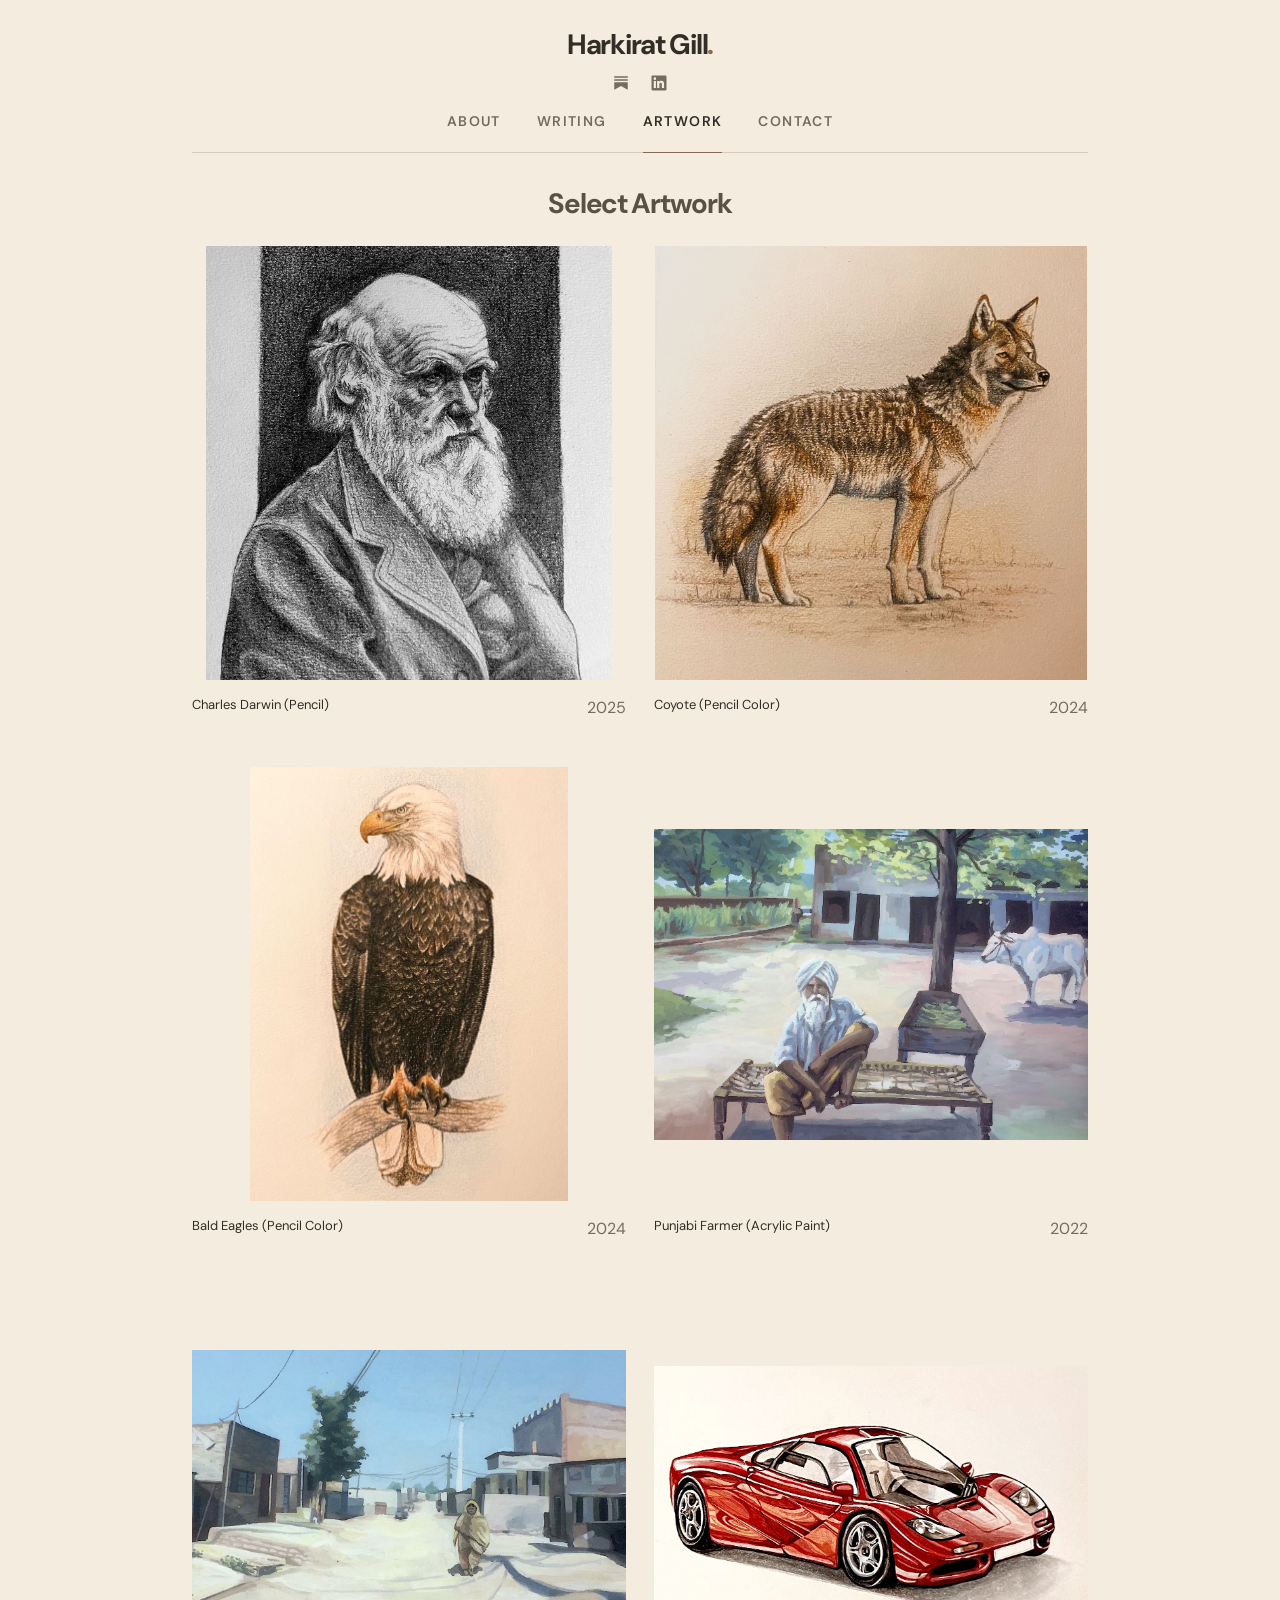
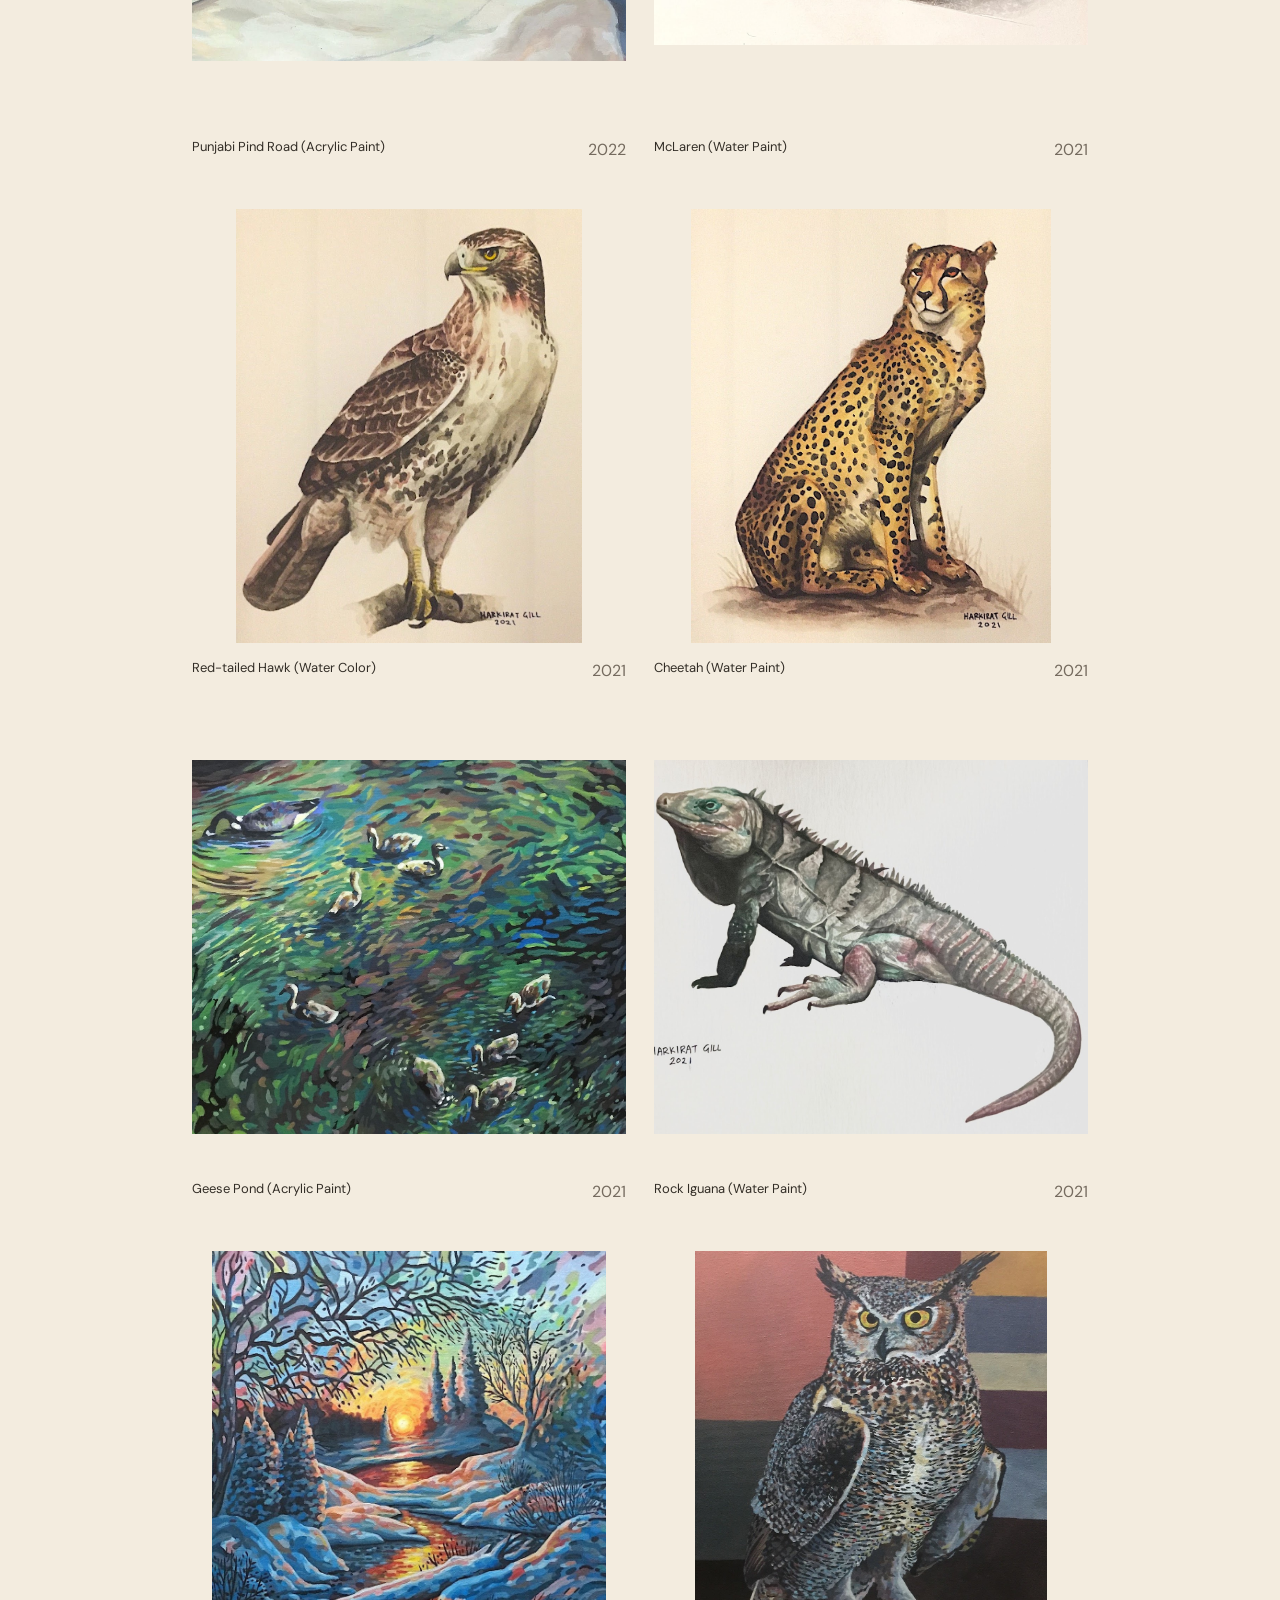
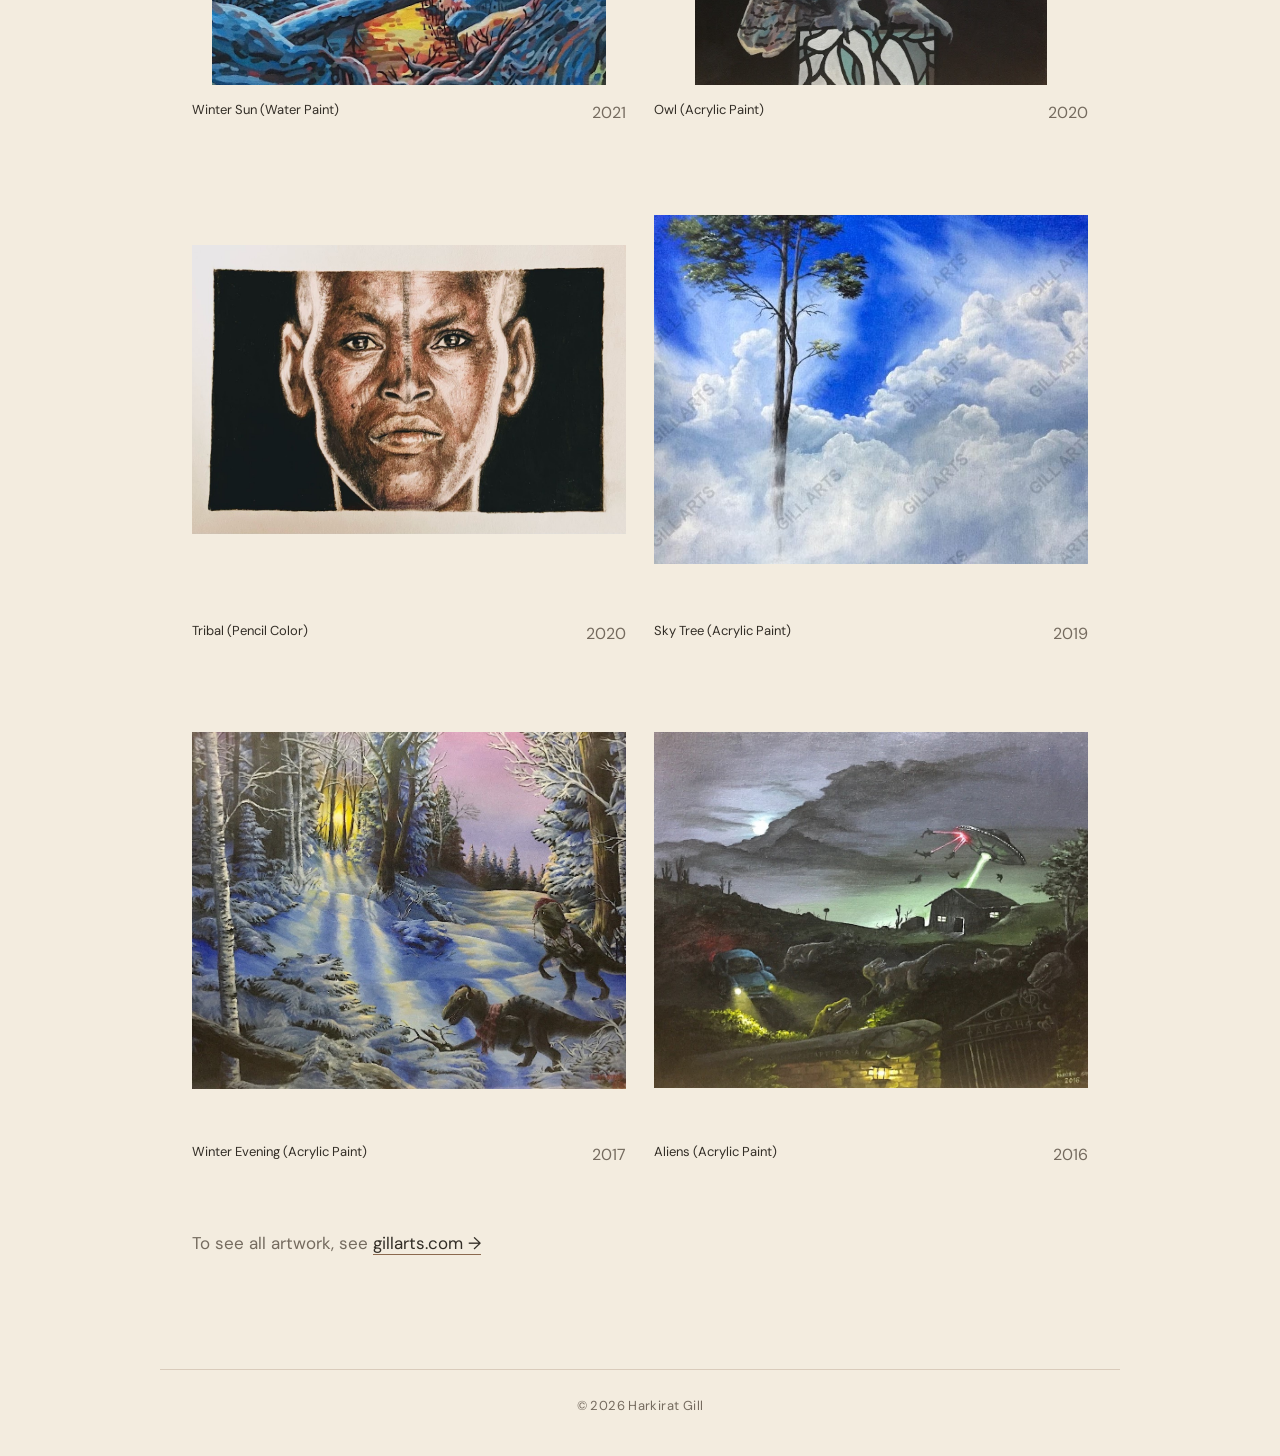
==== commit dc9ba2b9: "updated artwork page" ====
--- a/artwork/index.html
+++ b/artwork/index.html
@@ -15,6 +15,7 @@
       <figure class="art-card"><button class="art-open" type="button" data-title="Coyote" aria-label="View Coyote larger"><img src="../assets/coyote_2024.jpg" alt="Coyote" loading="lazy"></button><figcaption><span>Coyote (Pencil Color)</span><span>2024</span></figcaption></figure>
       <figure class="art-card"><button class="art-open" type="button" data-title="Bald Eagles" aria-label="View Bald Eagles larger"><img src="../assets/bald_eagles_2024.jpg" alt="Bald Eagles" loading="lazy"></button><figcaption><span>Bald Eagles (Pencil Color)</span><span>2024</span></figcaption></figure>
       <figure class="art-card"><button class="art-open" type="button" data-title="Punjabi Farmer" aria-label="View Punjabi Farmer larger"><img src="../assets/punjabi_farmer_2022.jpg" alt="Punjabi Farmer" loading="lazy"></button><figcaption><span>Punjabi Farmer (Acrylic Paint)</span><span>2022</span></figcaption></figure>
+      <figure class="art-card"><button class="art-open" type="button" data-title="Punjabi Pind Road" aria-label="View Punjabi Pind Road larger"><img src="../assets/punjabi_pind_road_2022.jpg" alt="Punjabi Pind Road" loading="lazy"></button><figcaption><span>Punjabi Pind Road (Acrylic Paint)</span><span>2022</span></figcaption></figure>
       <figure class="art-card"><button class="art-open" type="button" data-title="McLaren" aria-label="View McLaren larger"><img src="../assets/mclaren_2021.jpg" alt="McLaren" loading="lazy"></button><figcaption><span>McLaren (Water Paint)</span><span>2021</span></figcaption></figure>
       <figure class="art-card"><button class="art-open" type="button" data-title="Red-tailed Hawk" aria-label="View Red-tailed Hawk larger"><img src="../assets/red_tailed_hawk_2021.jpg" alt="Red-tailed Hawk" loading="lazy"></button><figcaption><span>Red-tailed Hawk (Water Color)</span><span>2021</span></figcaption></figure>
       <figure class="art-card"><button class="art-open" type="button" data-title="Cheetah" aria-label="View Cheetah larger"><img src="../assets/cheetah_2021.jpg" alt="Cheetah" loading="lazy"></button><figcaption><span>Cheetah (Water Paint)</span><span>2021</span></figcaption></figure>
@@ -26,9 +27,6 @@
       <figure class="art-card"><button class="art-open" type="button" data-title="Sky Tree" aria-label="View Sky Tree larger"><img src="../assets/sky_tree_2019.jpg" alt="Sky Tree" loading="lazy"></button><figcaption><span>Sky Tree (Acrylic Paint)</span><span>2019</span></figcaption></figure>
       <figure class="art-card"><button class="art-open" type="button" data-title="Winter Evening" aria-label="View Winter Evening larger"><img src="../assets/winter_evening_2017.jpg" alt="Winter Evening" loading="lazy"></button><figcaption><span>Winter Evening (Acrylic Paint)</span><span>2017</span></figcaption></figure>
       <figure class="art-card"><button class="art-open" type="button" data-title="Aliens" aria-label="View Aliens larger"><img src="../assets/aliens_2016.jpg" alt="Aliens" loading="lazy"></button><figcaption><span>Aliens (Acrylic Paint)</span><span>2016</span></figcaption></figure>
-      <figure class="art-card"><button class="art-open" type="button" data-title="Thunderstorm" aria-label="View Thunderstorm larger"><img src="../assets/thunderstorm_2016.jpg" alt="Thunderstorm" loading="lazy"></button><figcaption><span>Thunderstorm (Acrylic Paint)</span><span>2016</span></figcaption></figure>
-      <figure class="art-card"><button class="art-open" type="button" data-title="Fish Eye" aria-label="View Fish Eye larger"><img src="../assets/fish_eye_2015.jpg" alt="Fish Eye" loading="lazy"></button><figcaption><span>Fish Eye (Water Paint)</span><span>2015</span></figcaption></figure>
-      <figure class="art-card"><button class="art-open" type="button" data-title="Painting" aria-label="View Painting larger"><img src="../assets/painting_2015.jpg" alt="Painting" loading="lazy"></button><figcaption><span>Painting (Acrylic Paint)</span><span>2015</span></figcaption></figure>
     </div>
     <p class="artwork-more">To see all artwork, see <a href="https://sites.google.com/view/gillarts/home" target="_blank" rel="noopener noreferrer">gillarts.com →</a></p>
   </main>
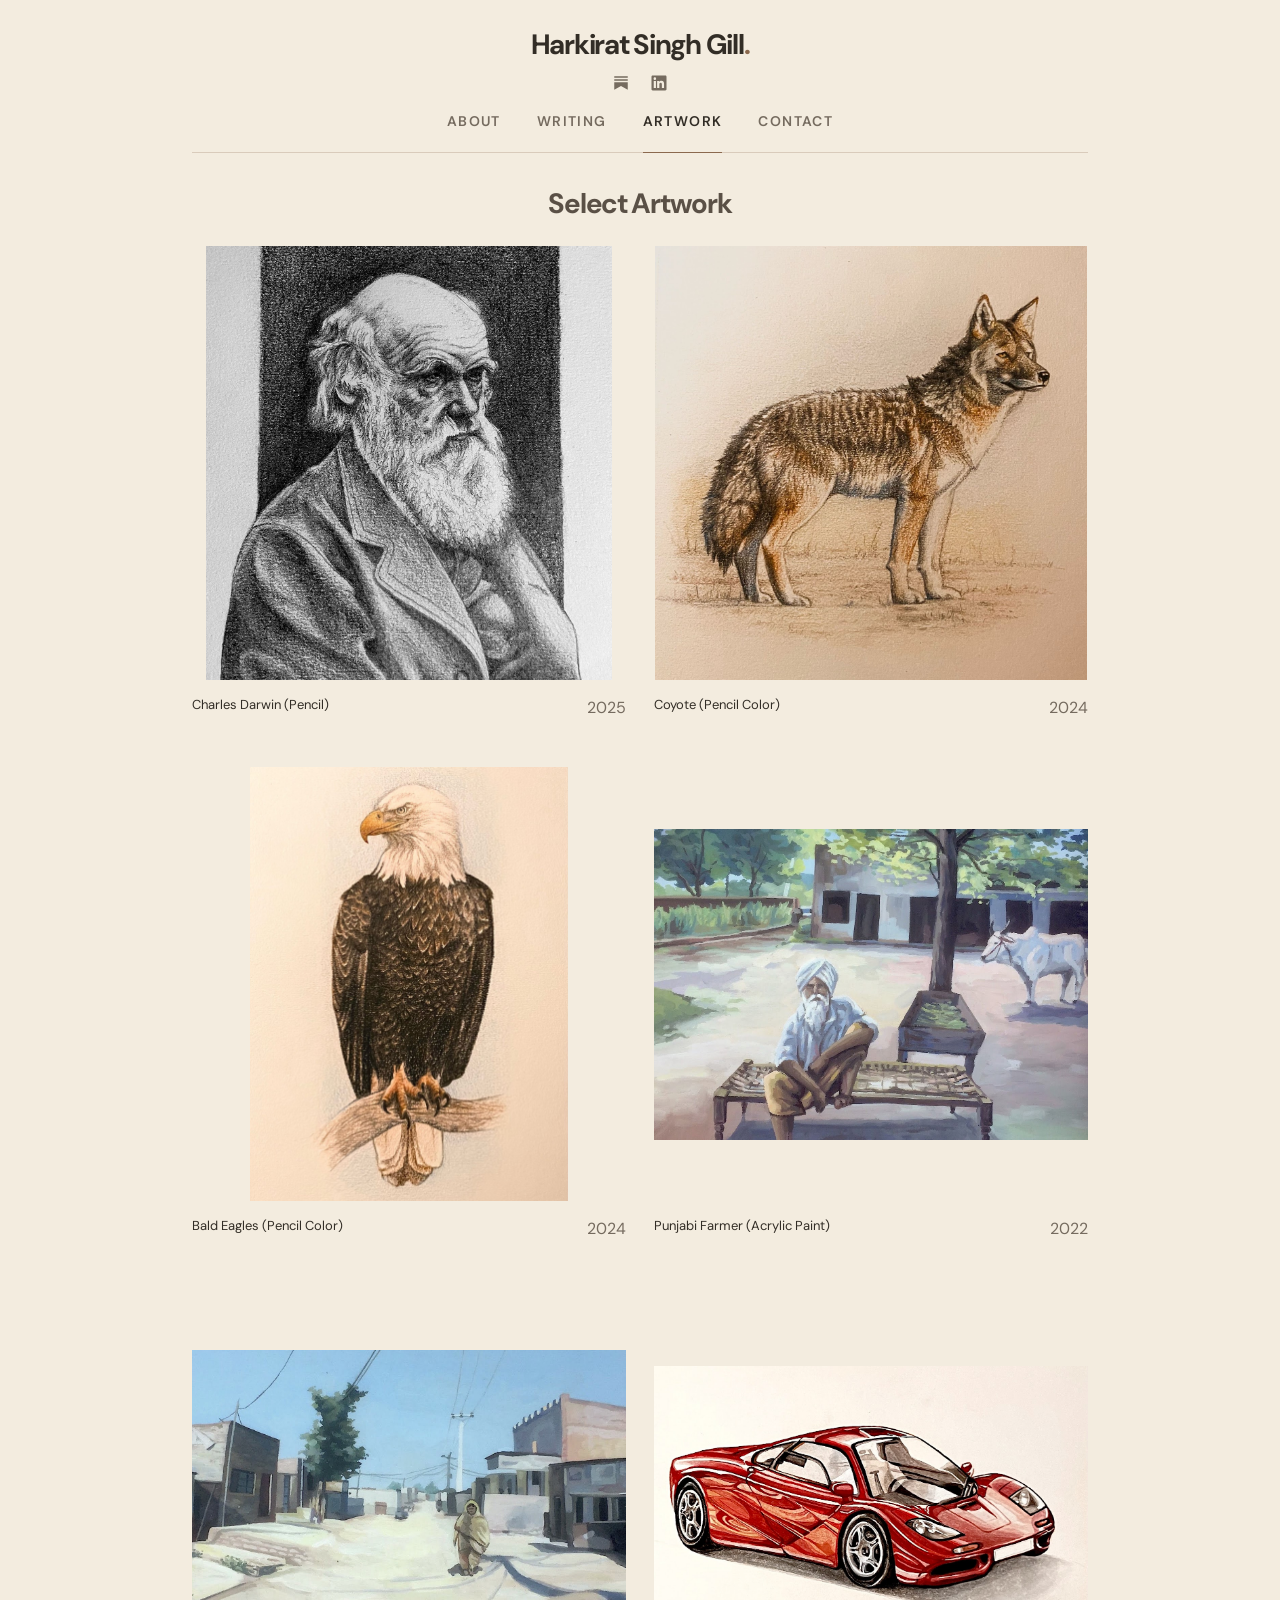
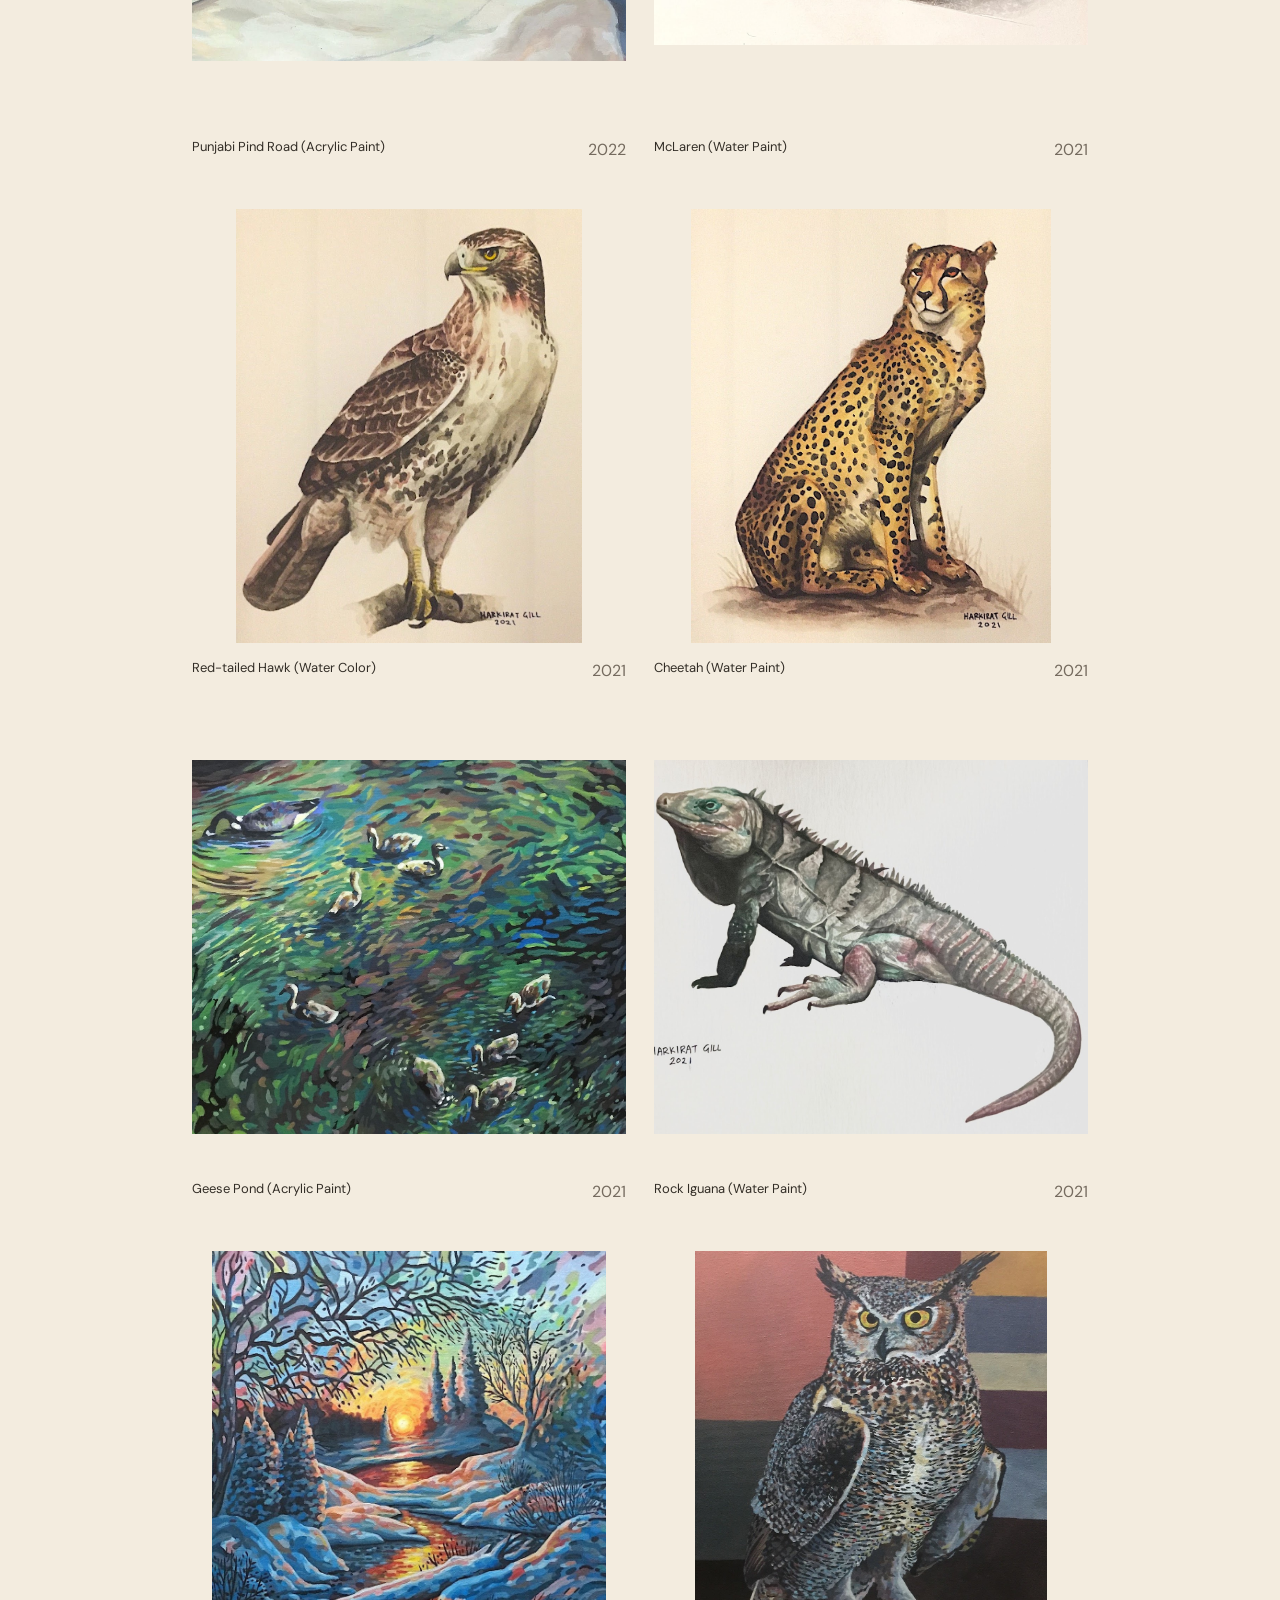
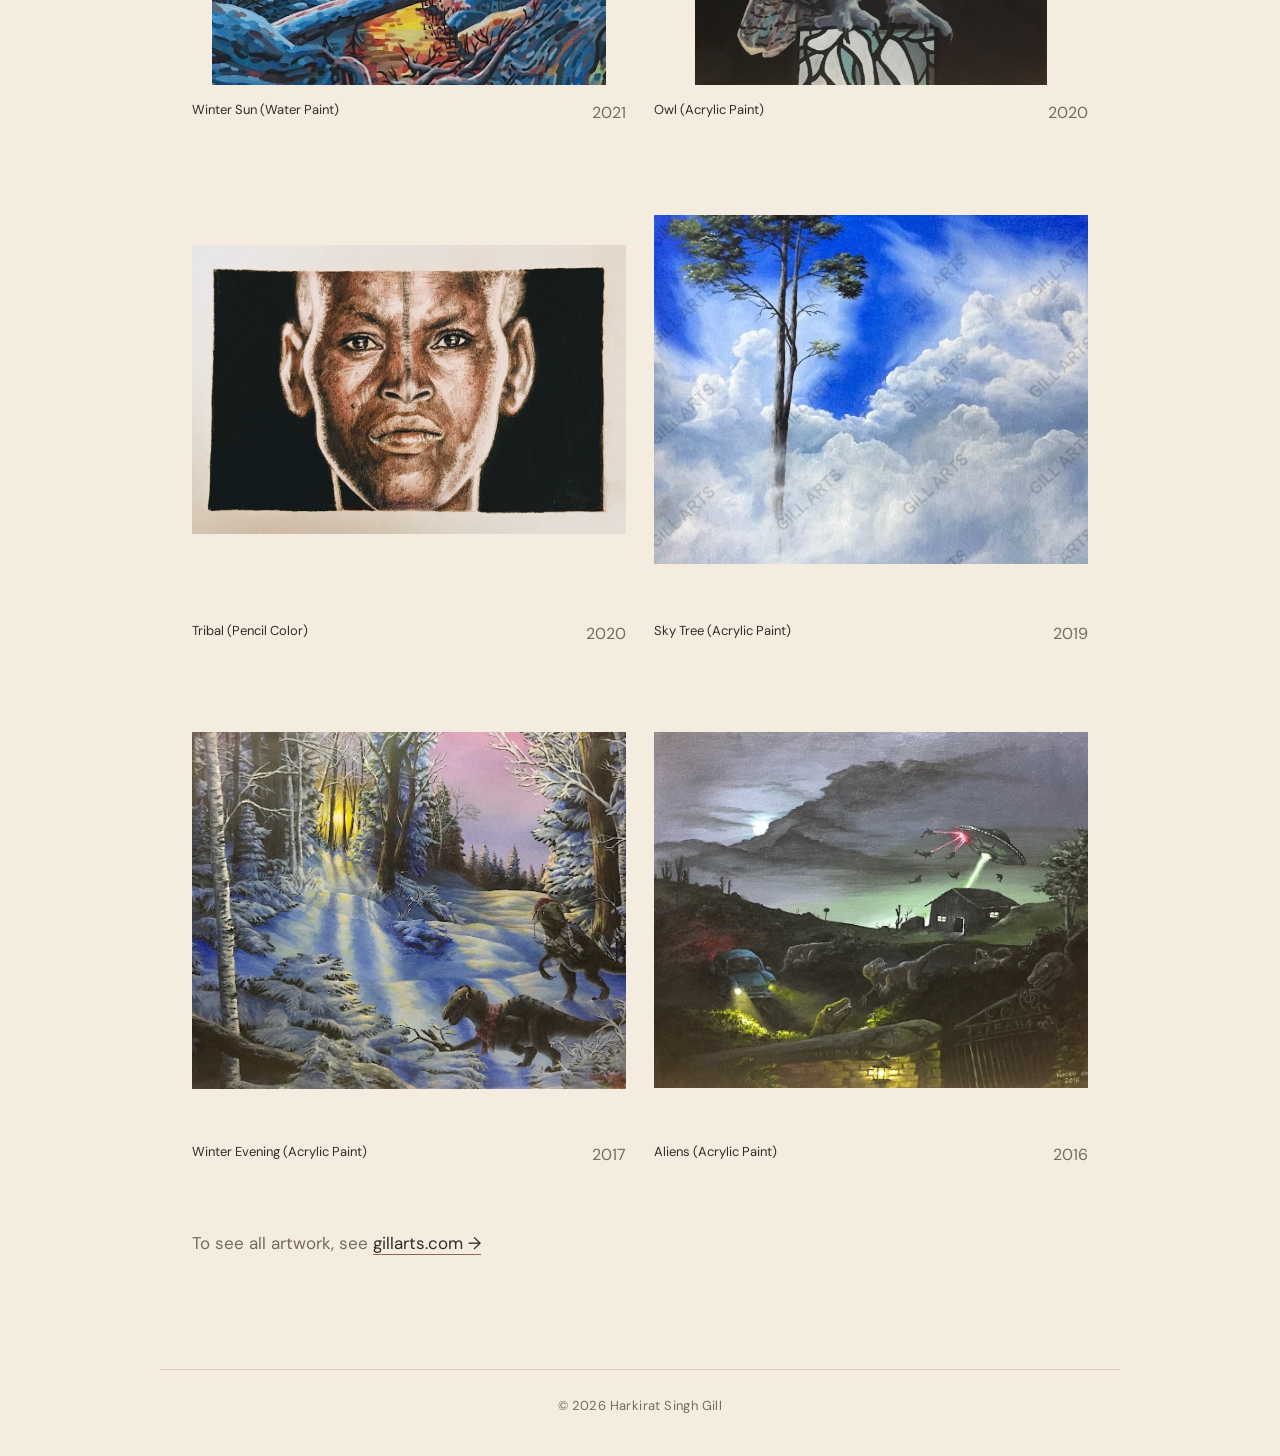
==== commit 2804ff2f: "updated name and about" ====
--- a/artwork/index.html
+++ b/artwork/index.html
@@ -2,7 +2,7 @@
 <html lang="en" data-page="artwork" data-root="../">
 <head>
   <meta charset="utf-8"><meta name="viewport" content="width=device-width, initial-scale=1">
-  <title>Artwork - Harkirat Gill</title>
+  <title>Artwork - Harkirat Singh Gill</title>
   <link rel="stylesheet" href="../assets/style.css"><script src="../assets/site.js" defer></script>
   <script src="../assets/artwork.js" defer></script>
 </head>
@@ -31,6 +31,6 @@
     <p class="artwork-more">To see all artwork, see <a href="https://sites.google.com/view/gillarts/home" target="_blank" rel="noopener noreferrer">gillarts.com →</a></p>
   </main>
   <dialog class="modal" aria-label="Artwork viewer"><div class="modal-inner"><img id="modal-image" alt=""><div class="modal-bottom"><span id="modal-title"></span><button class="modal-close" type="button" aria-label="Close artwork viewer">×</button></div></div></dialog>
-  <footer class="site-footer"><span>© <span data-current-year></span> Harkirat Gill</span></footer>
+  <footer class="site-footer"><span>© <span data-current-year></span> Harkirat Singh Gill</span></footer>
 </body>
 </html>
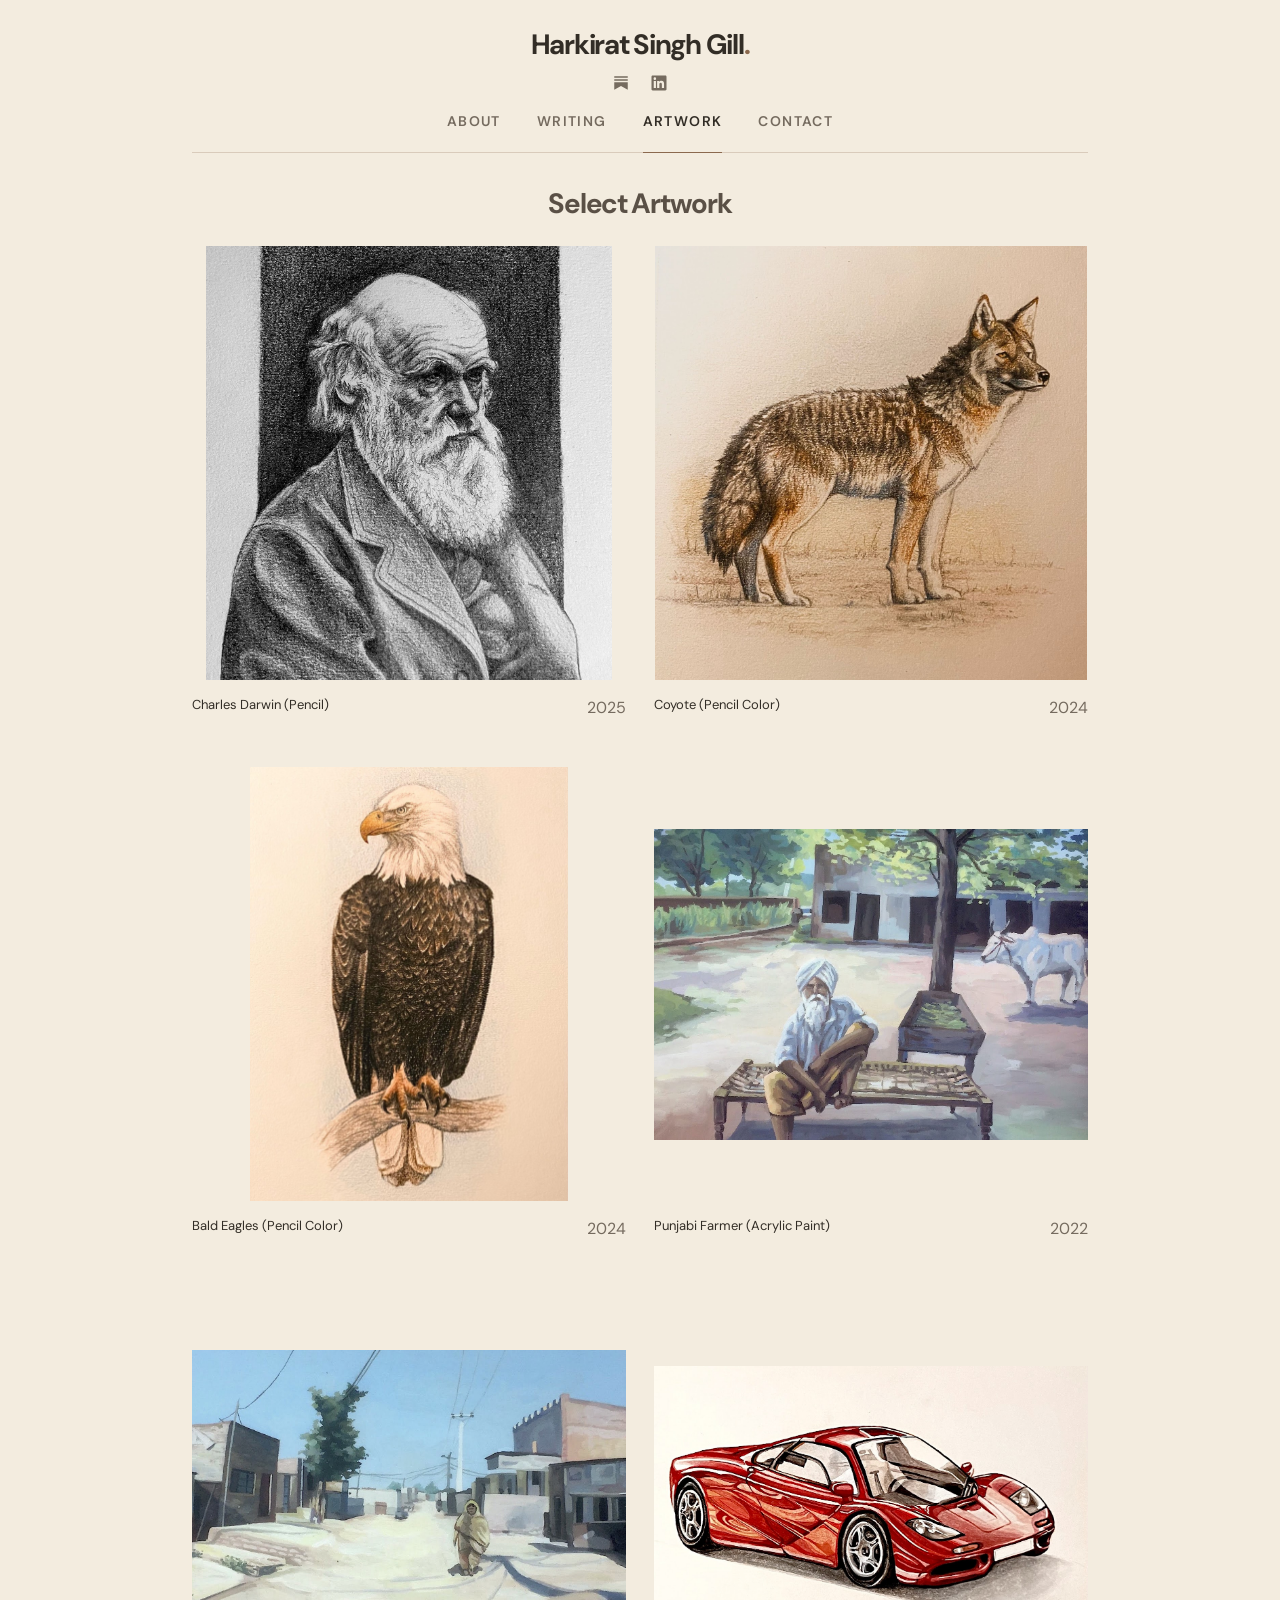
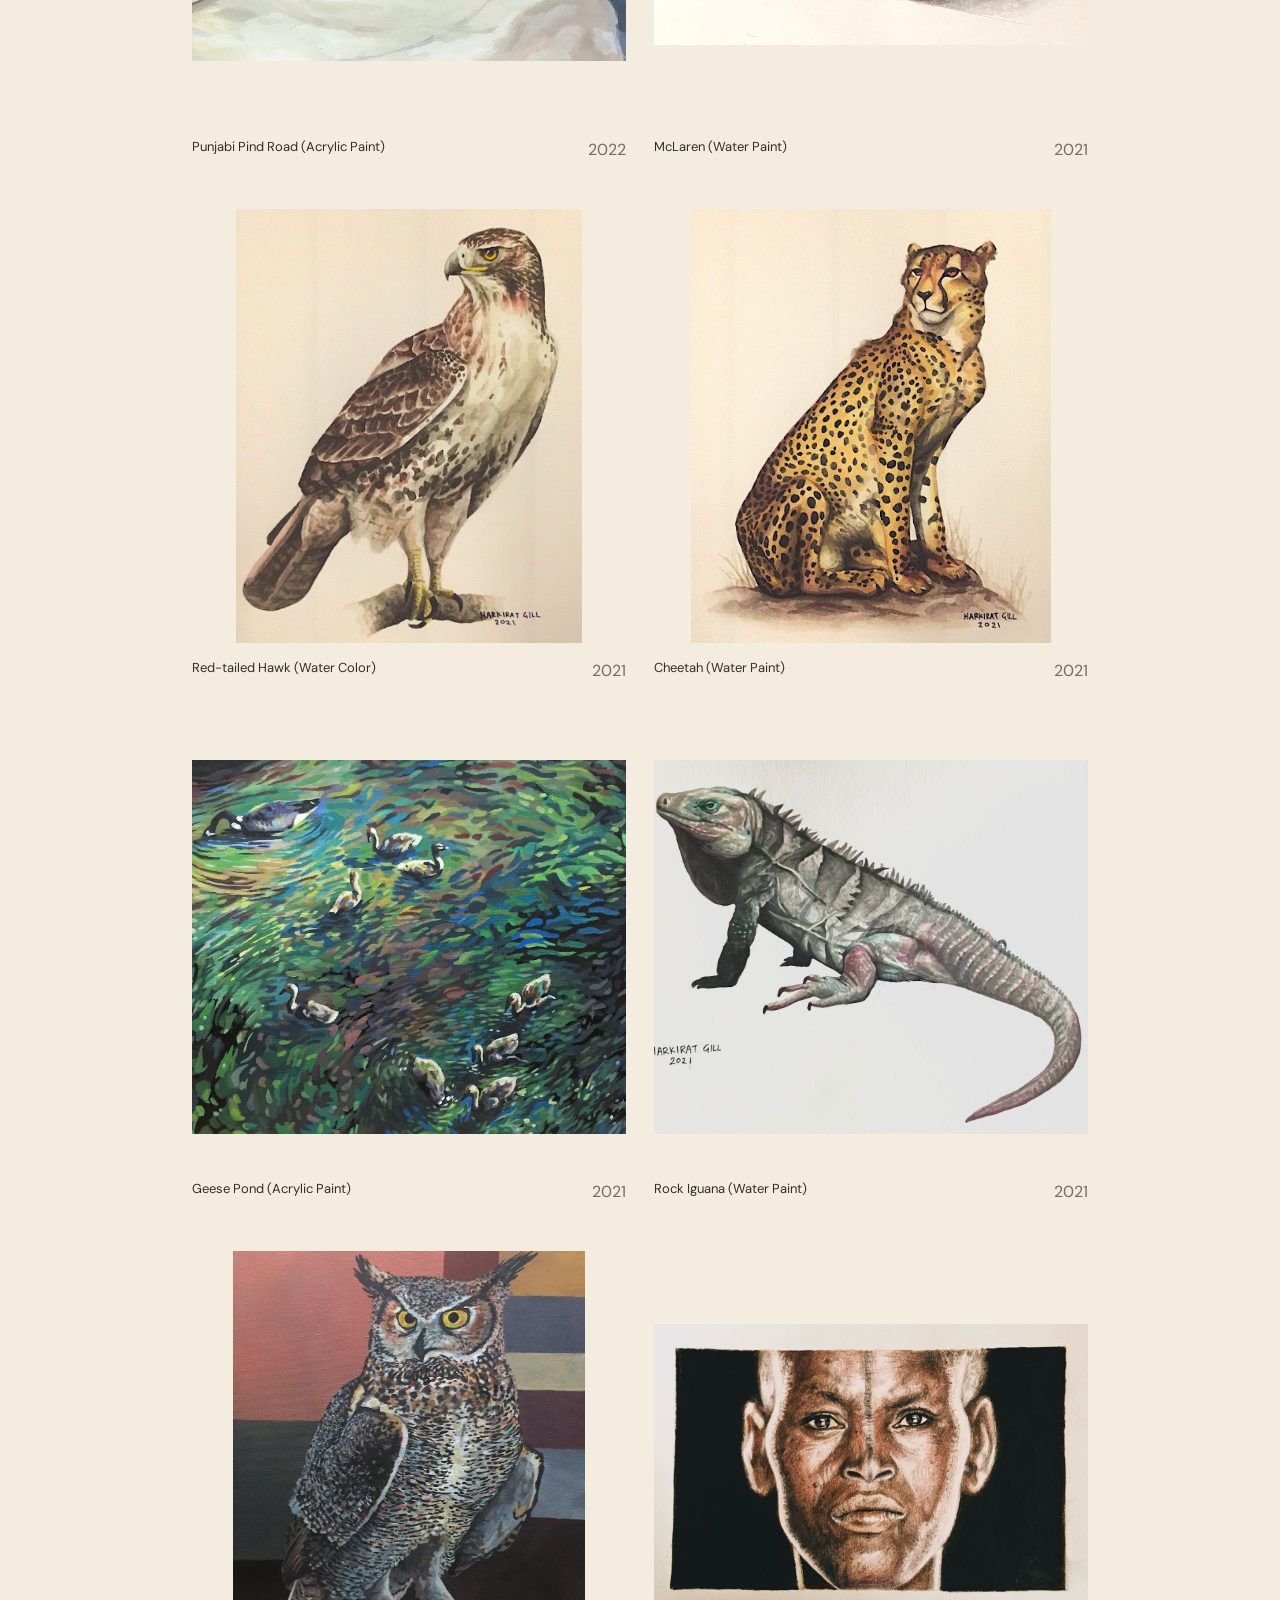
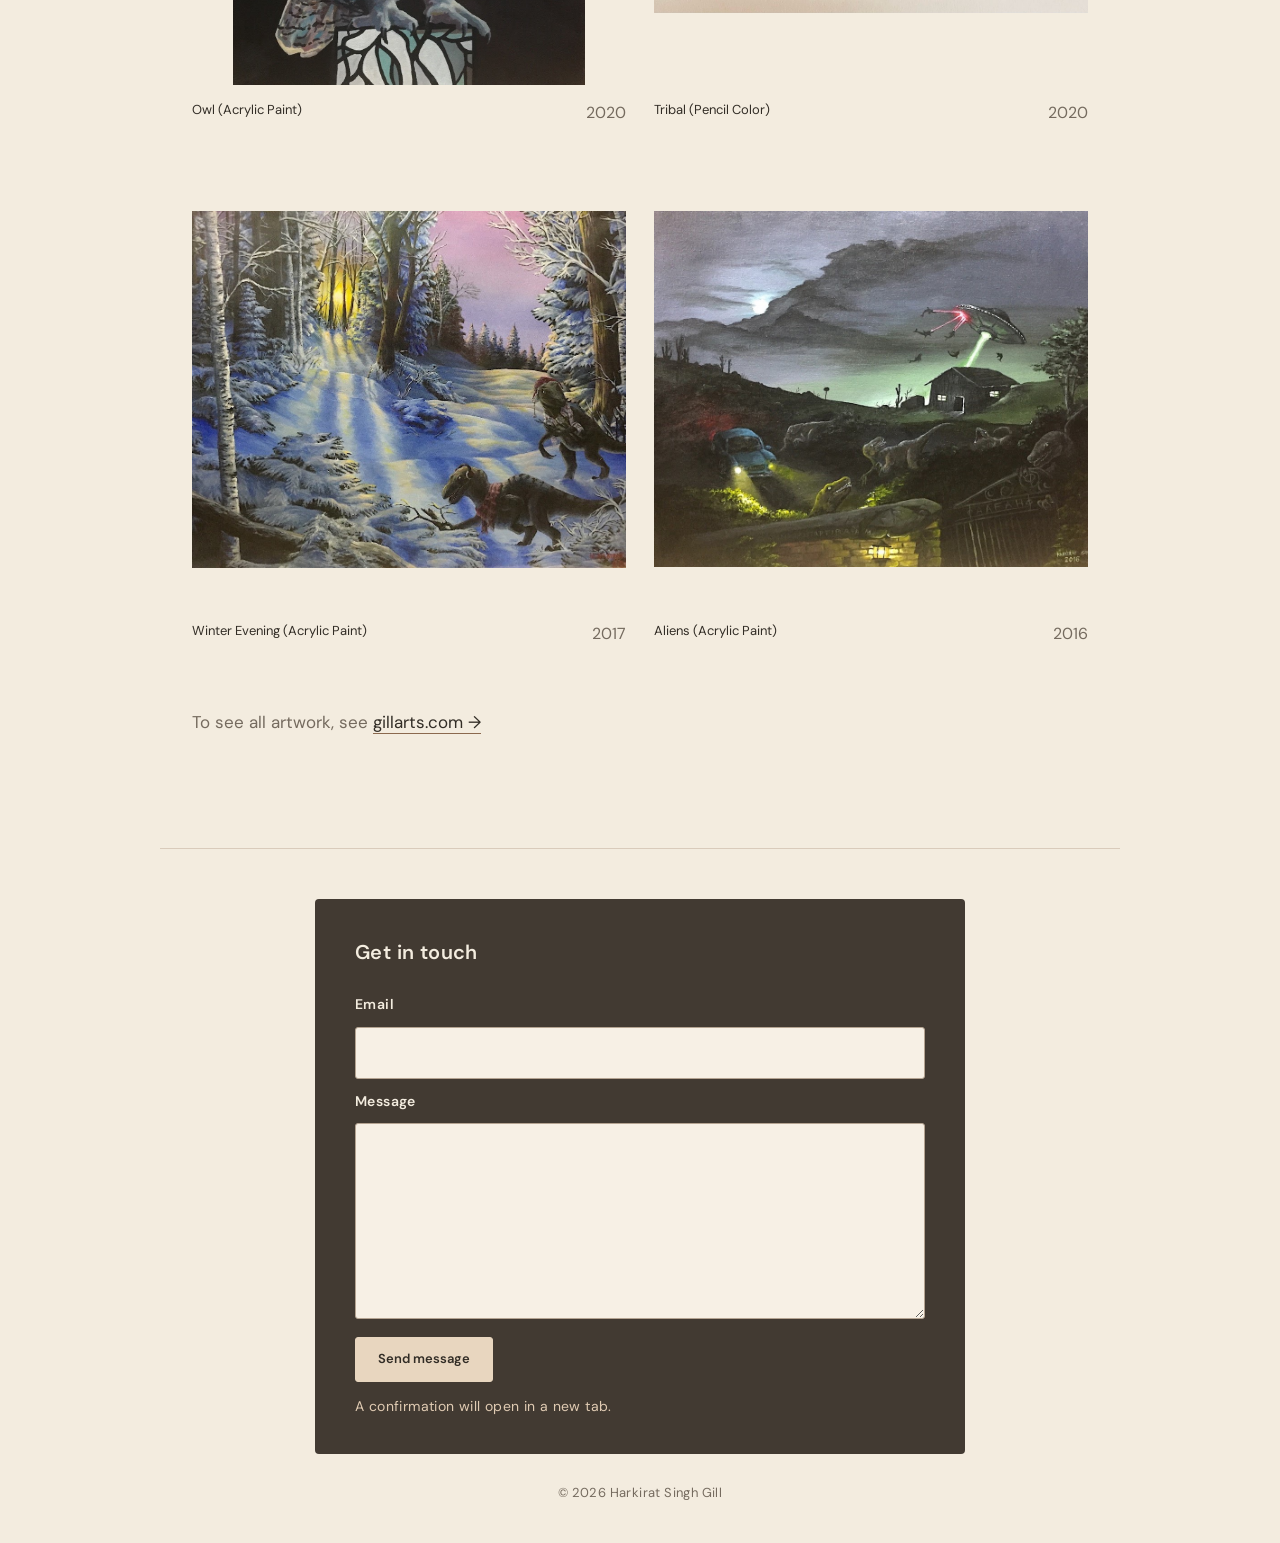
==== commit 7f226348: "updated footer and art page" ====
--- a/artwork/index.html
+++ b/artwork/index.html
@@ -21,16 +21,16 @@
       <figure class="art-card"><button class="art-open" type="button" data-title="Cheetah" aria-label="View Cheetah larger"><img src="../assets/cheetah_2021.jpg" alt="Cheetah" loading="lazy"></button><figcaption><span>Cheetah (Water Paint)</span><span>2021</span></figcaption></figure>
       <figure class="art-card"><button class="art-open" type="button" data-title="Geese Pond" aria-label="View Geese Pond larger"><img src="../assets/geese_pond_2021.jpg" alt="Geese Pond" loading="lazy"></button><figcaption><span>Geese Pond (Acrylic Paint)</span><span>2021</span></figcaption></figure>
       <figure class="art-card"><button class="art-open" type="button" data-title="Rock Iguana" aria-label="View Rock Iguana larger"><img src="../assets/rock_iguana_2021.jpg" alt="Rock Iguana" loading="lazy"></button><figcaption><span>Rock Iguana (Water Paint)</span><span>2021</span></figcaption></figure>
-      <figure class="art-card"><button class="art-open" type="button" data-title="Winter Sun" aria-label="View Winter Sun larger"><img src="../assets/winter_sun_2021.jpg" alt="Winter Sun" loading="lazy"></button><figcaption><span>Winter Sun (Water Paint)</span><span>2021</span></figcaption></figure>
+      <!--<figure class="art-card"><button class="art-open" type="button" data-title="Winter Sun" aria-label="View Winter Sun larger"><img src="../assets/winter_sun_2021.jpg" alt="Winter Sun" loading="lazy"></button><figcaption><span>Winter Sun (Water Paint)</span><span>2021</span></figcaption></figure>-->
       <figure class="art-card"><button class="art-open" type="button" data-title="Owl" aria-label="View Owl larger"><img src="../assets/owl_2020.jpg" alt="Owl" loading="lazy"></button><figcaption><span>Owl (Acrylic Paint)</span><span>2020</span></figcaption></figure>
       <figure class="art-card"><button class="art-open" type="button" data-title="Tribal" aria-label="View Tribal larger"><img src="../assets/tribal_2020.jpg" alt="Tribal" loading="lazy"></button><figcaption><span>Tribal (Pencil Color)</span><span>2020</span></figcaption></figure>
-      <figure class="art-card"><button class="art-open" type="button" data-title="Sky Tree" aria-label="View Sky Tree larger"><img src="../assets/sky_tree_2019.jpg" alt="Sky Tree" loading="lazy"></button><figcaption><span>Sky Tree (Acrylic Paint)</span><span>2019</span></figcaption></figure>
+      <!--<figure class="art-card"><button class="art-open" type="button" data-title="Sky Tree" aria-label="View Sky Tree larger"><img src="../assets/sky_tree_2019.jpg" alt="Sky Tree" loading="lazy"></button><figcaption><span>Sky Tree (Acrylic Paint)</span><span>2019</span></figcaption></figure>-->
       <figure class="art-card"><button class="art-open" type="button" data-title="Winter Evening" aria-label="View Winter Evening larger"><img src="../assets/winter_evening_2017.jpg" alt="Winter Evening" loading="lazy"></button><figcaption><span>Winter Evening (Acrylic Paint)</span><span>2017</span></figcaption></figure>
       <figure class="art-card"><button class="art-open" type="button" data-title="Aliens" aria-label="View Aliens larger"><img src="../assets/aliens_2016.jpg" alt="Aliens" loading="lazy"></button><figcaption><span>Aliens (Acrylic Paint)</span><span>2016</span></figcaption></figure>
     </div>
     <p class="artwork-more">To see all artwork, see <a href="https://sites.google.com/view/gillarts/home" target="_blank" rel="noopener noreferrer">gillarts.com →</a></p>
   </main>
   <dialog class="modal" aria-label="Artwork viewer"><div class="modal-inner"><img id="modal-image" alt=""><div class="modal-bottom"><span id="modal-title"></span><button class="modal-close" type="button" aria-label="Close artwork viewer">×</button></div></div></dialog>
-  <footer class="site-footer"><span>© <span data-current-year></span> Harkirat Singh Gill</span></footer>
+  <div id="footer-mount"></div>
 </body>
 </html>
--- a/assets/style.css
+++ b/assets/style.css
@@ -48,11 +48,7 @@
 .page-heading.artwork-heading h1{margin:0}
 .page-heading h1{margin:0 0 19px;color:#5a5046;font:700 28px/1.2 'DM Sans',Arial,sans-serif;letter-spacing:-.045em}
 .page-heading p:last-child{max-width:590px;margin:0;color:var(--muted);font-size:18px;line-height:1.8}
-.contact-page{min-height:65vh}
-.contact-heading{max-width:none;margin:34px 0 26px;text-align:center}
-.page-heading.contact-heading h1{margin:0}
 .contact-panel{max-width:650px;margin:0 auto;padding:36px 40px;background:#423a32;color:var(--paper);border-radius:4px}
-.home-contact{margin-top:68px}
 .contact-panel h2{margin:0 0 22px;font-size:20px;font-weight:600}
 .contact-form{display:grid;gap:10px}
 .contact-form label{font-size:14px;font-weight:600}
@@ -71,11 +67,12 @@
 .art-card figcaption span+span{color:var(--muted);font-size:16px}
 .artwork-more{margin:60px 0 0;color:var(--muted);font-size:17px}
 .artwork-more a{color:var(--ink);text-decoration:underline;text-decoration-color:var(--accent);text-underline-offset:5px}
-.site-footer{max-width:960px;margin:0 auto;padding:25px 32px 38px;border-top:1px solid var(--line);text-align:center;color:var(--muted);font-size:13px;letter-spacing:.03em}
+.site-footer{max-width:960px;margin:0 auto;padding:50px 32px 38px;border-top:1px solid var(--line);color:var(--muted);font-size:13px;letter-spacing:.03em}
+.footer-copyright{margin:28px 0 0;text-align:center}
 .modal{border:0;padding:0;max-width:min(1050px,calc(100vw - 40px));max-height:calc(100vh - 40px);background:var(--paper);color:var(--ink);box-shadow:0 20px 90px #151c1690}
 .modal::backdrop{background:#20251fdb;backdrop-filter:blur(5px)}
 .modal-inner{padding:18px}
 .modal img{display:block;max-width:100%;max-height:calc(100vh - 130px);margin:auto;object-fit:contain}
 .modal-bottom{display:flex;justify-content:space-between;align-items:center;gap:20px;padding:15px 4px 2px;font-size:13px}
 .modal-close{border:0;background:transparent;color:var(--ink);cursor:pointer;font-size:25px;line-height:1;padding:0 5px}
-@media(max-width:650px){.site-header{padding-top:24px}.site-nav{gap:16px}.page{padding:0 24px 75px}.home-intro{margin:58px 0}.profile-grid{grid-template-columns:1fr;gap:14px}.profile-card{padding:8px 0}.research-projects{margin-top:58px}.page-heading{margin:72px 0 40px}.artwork-heading,.contact-heading{margin:26px 0 22px}.contact-panel{padding:28px 24px}.home-contact{margin-top:50px}.art-grid{grid-template-columns:1fr;gap:36px}.site-footer{margin:0 24px;padding-left:0;padding-right:0}}
+@media(max-width:650px){.site-header{padding-top:24px}.site-nav{gap:16px}.page{padding:0 24px 75px}.home-intro{margin:58px 0}.profile-grid{grid-template-columns:1fr;gap:14px}.profile-card{padding:8px 0}.research-projects{margin-top:58px}.page-heading{margin:72px 0 40px}.artwork-heading{margin:26px 0 22px}.contact-panel{padding:28px 24px}.art-grid{grid-template-columns:1fr;gap:36px}.site-footer{margin:0 24px;padding-left:0;padding-right:0}}
